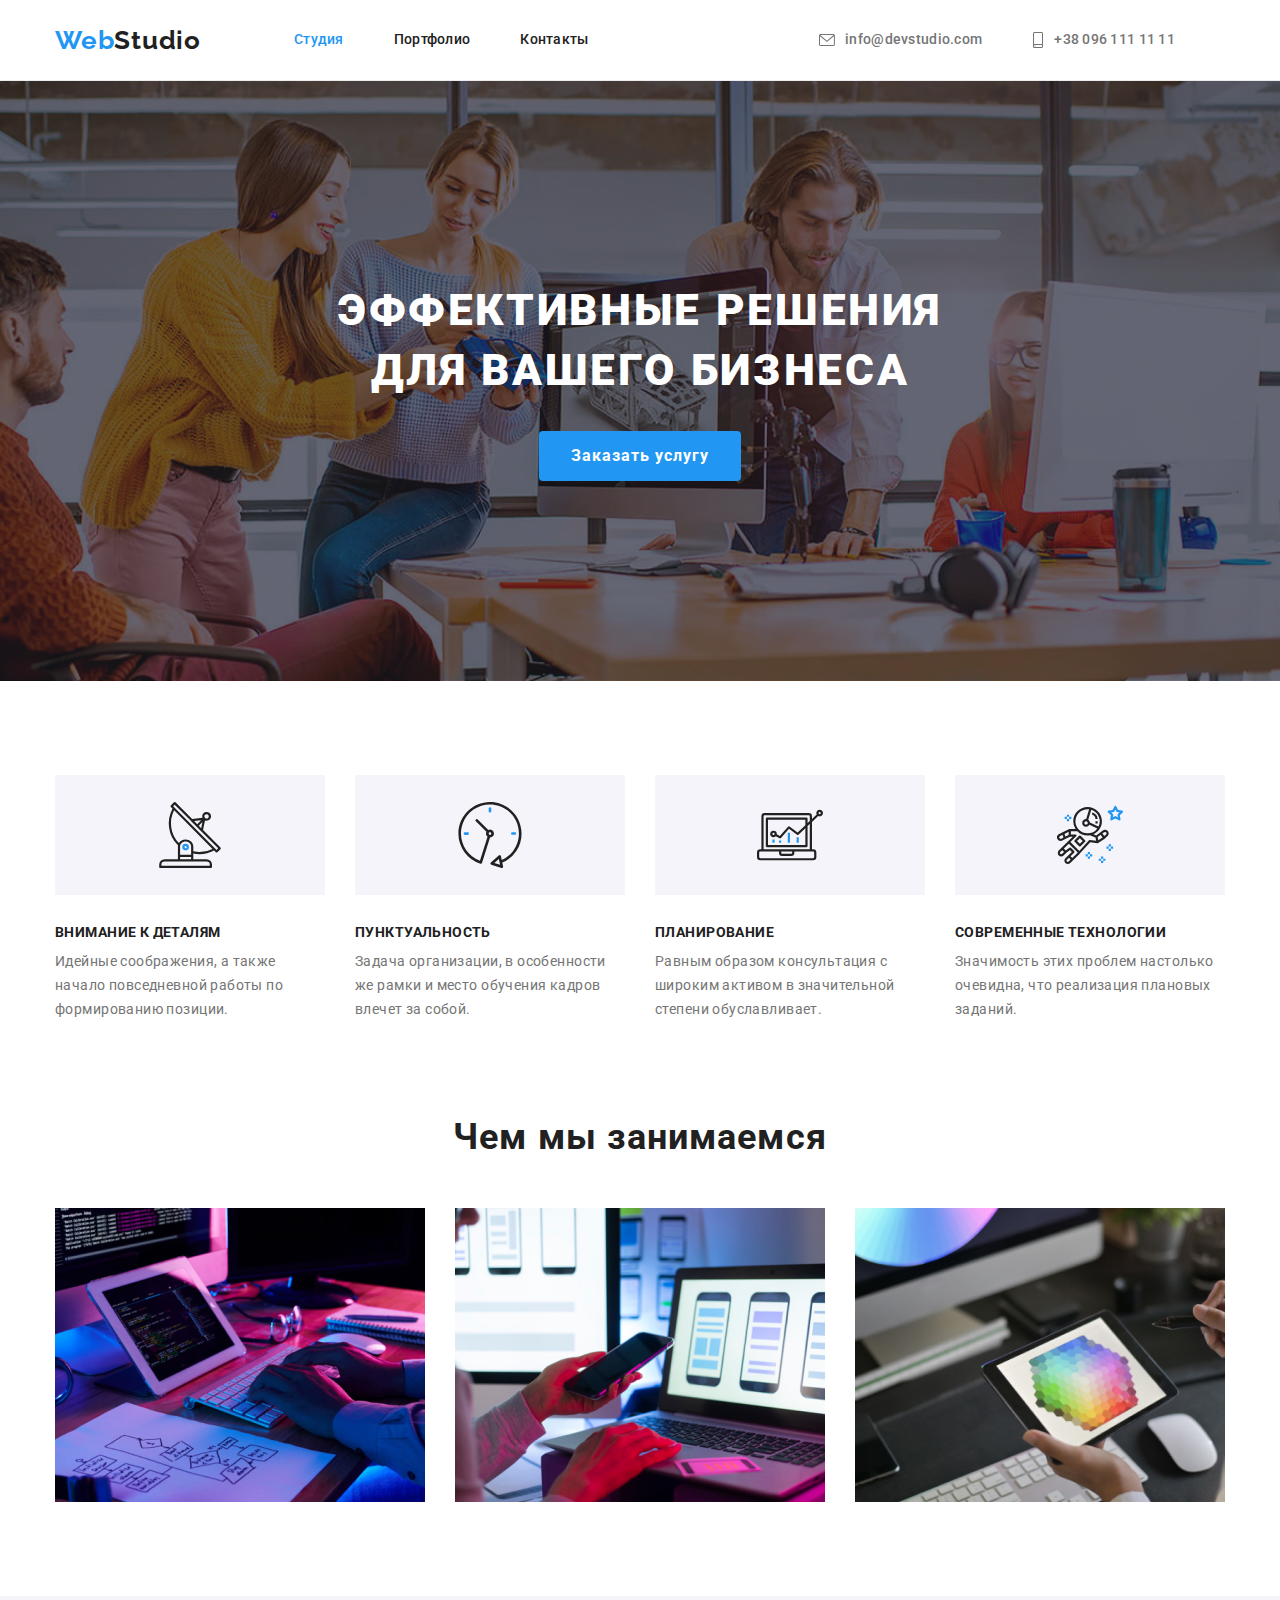
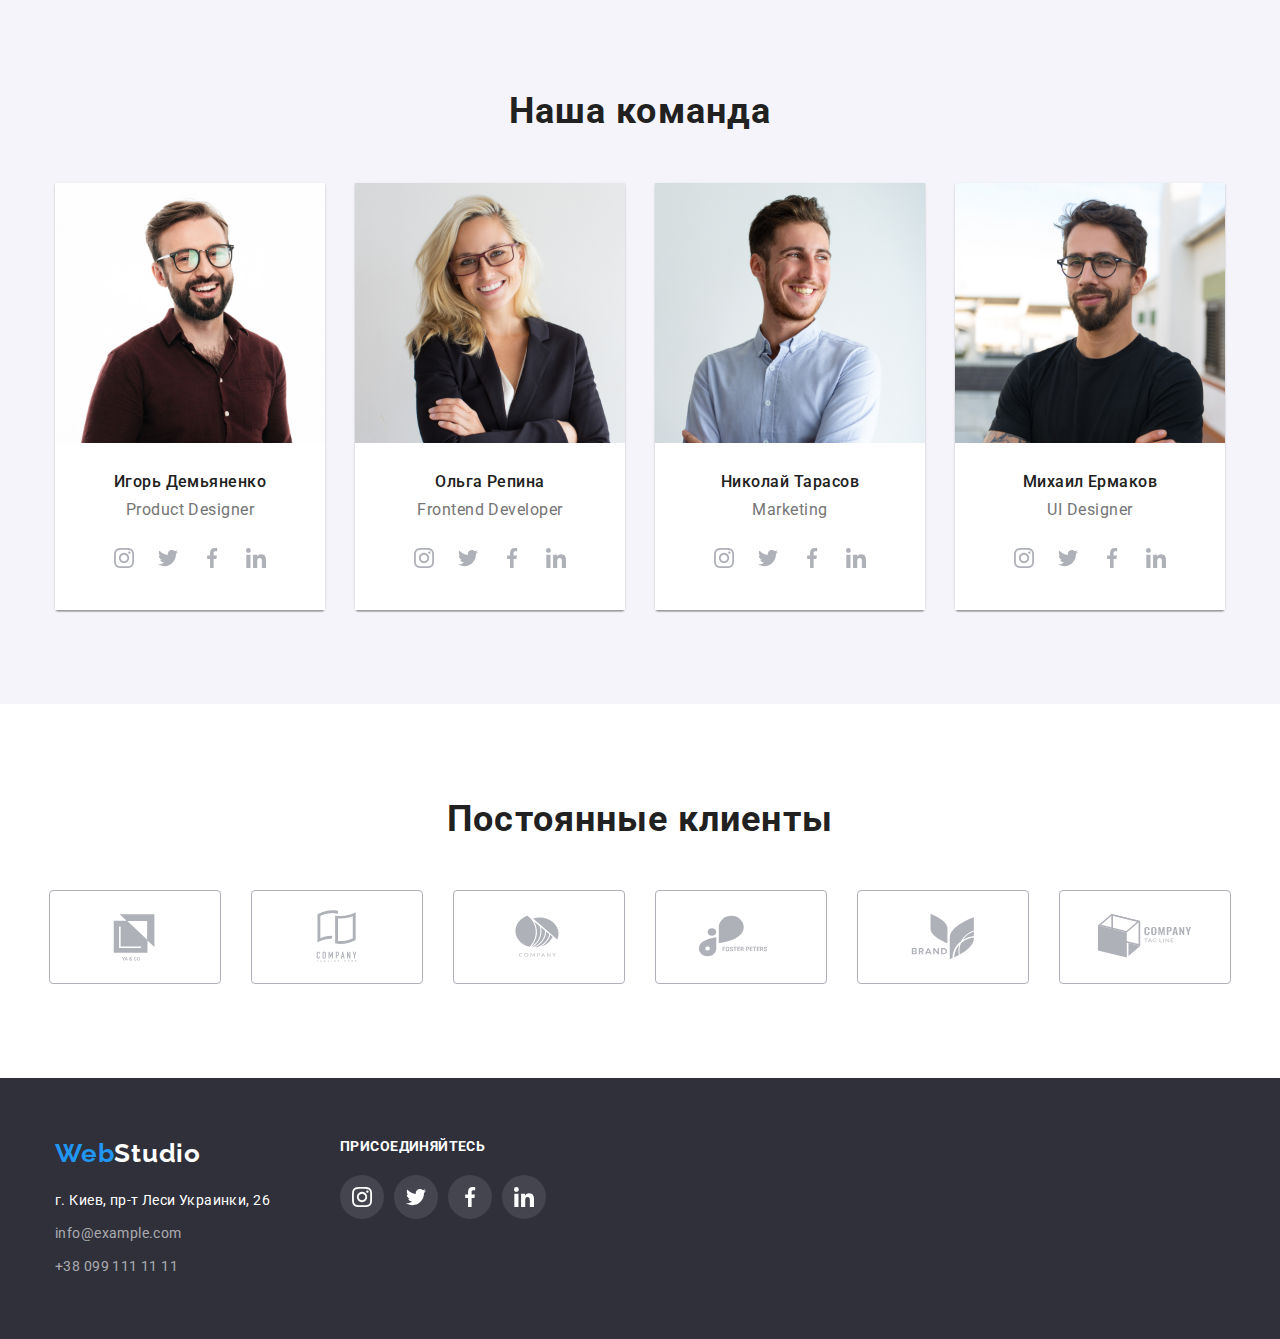
==== index.html @ c0bc8454 "Копирование" ====
<!DOCTYPE html>
<html lang="ru">
  <head>
    <meta charset="UTF-8" />
    <meta http-equiv="X-UA-Compatible" content="IE=edge" />
    <meta name="viewport" content="width=device-width, initial-scale=1.0" />
    <title>Document</title>
    <link
      href="https://fonts.googleapis.com/css2?family=Raleway:wght@700&family=Roboto:wght@400;500;700;900&display=swap"
      rel="stylesheet"
    />
    <link rel="stylesheet" href="./css/modern-normalize.css" />
    <link rel="stylesheet" href="./css/common.css" />
    <link rel="stylesheet" href="./css/main.css" />
  </head>
  <body>
    <header class="header">
      <div class="container header-container">
         <a href="./index.html" class="logo"
            >Web<span class="logo-header">Studio</span></a
          >
          
        <nav class="nav">
          <ul class="site-nav list">
            <li class="item"><a href="" class="link current">Студия</a></li>
            <li class="item"><a href="./portfolio.html" class="link">Портфолио</a></li>
            <li class="item"><a href="" class="link">Контакты</a></li>
          </ul>
        
        </nav>
        
      <ul class="contact-nav list">
        <li class="item list-icons">
          <a href="" class="link link-icons">
            <svg class="tel-icon" width="16" height="12">
            <use href="./images/icon.svg#icon-mail"></use>
          </svg>info@devstudio.com</a>
        </li>
        <li class="item list-icons">
          <a href="tel:+380961111111" class="link link-icons">
            <svg class="tel-icon" width="12" height="16">
            <use href="./images/icon.svg#icon-tel"></use>
          </svg>+38 096 111 11 11</a>
        </li>
      </div>
      </ul>
    </header>
    <main>
      <section class="hero">
        <div class="container hero-container">
        <h1 class="hero-title">Эффективные решения для вашего бизнеса</h1>
        <button type="button" class="button">Заказать услугу</button>
        </div>
      </section>
      <section class="section container-skills">
       <div class="container">
        <h2 class="section-title visually-hidden">
          Skill <br />
          never before
        </h2>
        <ul class="skill list">
          <li class="skill-item">
            <div class="skill-icons">
              <svg class="skill-icons-icon" width="66" height="70">
                <use href="./images/icon.svg#icon-antenna"></use>
              </svg>
            </div>
            <h3 class="title">Внимание к деталям</h3>
            <p class="text">
              Идейные соображения, а также начало повседневной работы по
              формированию позиции.
            </p>
          </li>
          <li class="skill-item">
            <div class="skill-icons">
              <svg class="skill-icons-icon" width="66" height="70">
                <use href="./images/icon.svg#icon-clock"></use>
              </svg>
            </div>
            <h3 class="title">Пунктуальность</h3>
            <p class="text">
              Задача организации, в особенности же рамки и место обучения кадров
              влечет за собой.
            </p>
          </li>
          <li class="skill-item">
            <div class="skill-icons">
              <svg class="skill-icons-icon" width="66" height="70">
                <use href="./images/icon.svg#icon-diagram"></use>
              </svg>
            </div>
            <h3 class="title">Планирование</h3>
            <p class="text">
              Равным образом консультация с широким активом в значительной
              степени обуславливает.
            </p>
          </li>
          <li class="skill-item">
            <div class="skill-icons">
              <svg class="skill-icons-icon" width="66" height="70">
                <use href="./images/icon.svg#icon-astronaut"></use>
              </svg>
            </div>
            <h3 class="title">Современные технологии</h3>
            <p class="text">
              Значимость этих проблем настолько очевидна, что реализация
              плановых заданий.
            </p>
          </li>
        </ul>
       </div>
      </section>
       

      <section class="section portfolio">
        <div class="container container-portfolio">
        <h2 class="section-title">Чем мы занимаемся</h2>

        <ul class="list">
          <li class="item">
            <img src="./images/img.jpg" alt="Планшет" width="370" />
          </li>
          <li class="item">
            <img src="./images/img-1.jpg" alt="Мобильный телефон" width="370" />
          </li>
          <li class="item">
            <img
              src="./images/img-2.jpg"
              alt="Графический планшет"
              width="370"
            />
          </li>
        </ul>
      </div>
      </section>

      <section class="section section-team">
        <div class="container container-team">
        <h2 class="section-title">Наша команда</h2>

        <ul class="team list">
          <li class="item">
            <img src="./images/team-1.jpg" alt="Product Designer" width="270" />
            <div class="team-name">
            <h3 class="title">Игорь Демьяненко</h3>
            <p class="text">Product Designer</p>
            <ul class="list team-name-icon">
              <li>
              <a class="team-name-link" href="">
                <svg class="social-icon" width="20" height="20">
                <use href="./images/icon.svg#icon-inst"></use>
              </svg>
            </a>
          </li>
          <li>
              <a class="team-name-link" href="">
                <svg class="social-icon" width="20" height="20">
                <use href="./images/icon.svg#icon-twitter"></use>
              </svg>
            </a>
          </li>
          <li>
              <a class="team-name-link" href="">
                <svg class="social-icon" width="20" height="20">
                <use href="./images/icon.svg#icon-fb"></use>
              </svg>
            </a>
          </li>
          <li>
              <a class="team-name-link" href="">
                <svg class="social-icon" width="20" height="20">
                <use href="./images/icon.svg#icon-linkedin"></use>
              </svg>
            </a>
          </li>
            </ul>
          </div>
          </li>
          <li class="item">
            <img
              src="./images/team-2.jpg"
              alt="Frontend Developer"
              width="270"
            />
            <div class="team-name">
            <h3 class="title">Ольга Репина</h3>
            <p class="text">Frontend Developer</p>
            <div class="div social-icon">
              <ul class="list team-name-icon">
                <li>
                <a class="team-name-link" href="">
                  <svg class="social-icon" width="20" height="20">
                  <use href="./images/icon.svg#icon-inst"></use>
                </svg>
              </a>
            </li>
            <li>
                <a class="team-name-link" href="">
                  <svg class="social-icon" width="20" height="20">
                  <use href="./images/icon.svg#icon-twitter"></use>
                </svg>
              </a>
            </li>
            <li>
                <a class="team-name-link" href="">
                  <svg class="social-icon" width="20" height="20">
                  <use href="./images/icon.svg#icon-fb"></use>
                </svg>
              </a>
            </li>
            <li>
                <a class="team-name-link" href="">
                  <svg class="social-icon" width="20" height="20">
                  <use href="./images/icon.svg#icon-linkedin"></use>
                </svg>
              </a>
            </li>
              </ul>
              
            </div>
          </div>
          </li>
          <li class="item">
            <img src="./images/team-3.jpg" alt="Marketing" width="270" />
            <div class="team-name">
            <h3 class="title">Николай Тарасов</h3>
            <p class="text">Marketing</p>
            <ul class="list team-name-icon">
              <li>
              <a class="team-name-link" href="">
                <svg class="social-icon" width="20" height="20">
                <use href="./images/icon.svg#icon-inst"></use>
              </svg>
            </a>
          </li>
          <li>
              <a class="team-name-link" href="">
                <svg class="social-icon" width="20" height="20">
                <use href="./images/icon.svg#icon-twitter"></use>
              </svg>
            </a>
          </li>
          <li>
              <a class="team-name-link" href="">
                <svg class="social-icon" width="20" height="20">
                <use href="./images/icon.svg#icon-fb"></use>
              </svg>
            </a>
          </li>
          <li>
              <a class="team-name-link" href="">
                <svg class="social-icon" width="20" height="20">
                <use href="./images/icon.svg#icon-linkedin"></use>
              </svg>
            </a>
          </li>
            </ul>
          </div>
          </li>
          <li class="item">
            <img src="./images/team-4.jpg" alt="UI Designer" width="270" />
            <div class="team-name">
            <h3 class="title">Михаил Ермаков</h3>
            <p class="text">UI Designer</p>
            <ul class="list team-name-icon">
              <li>
              <a class="team-name-link" href="">
                <svg class="social-icon" width="20" height="20">
                <use href="./images/icon.svg#icon-inst"></use>
              </svg>
            </a>
          </li>
          <li>
              <a class="team-name-link" href="">
                <svg class="social-icon" width="20" height="20">
                <use href="./images/icon.svg#icon-twitter"></use>
              </svg>
            </a>
          </li>
          <li>
              <a class="team-name-link" href="">
                <svg class="social-icon" width="20" height="20">
                <use href="./images/icon.svg#icon-fb"></use>
              </svg>
            </a>
          </li>
          <li>
              <a class="team-name-link" href="">
                <svg class="social-icon" width="20" height="20">
                <use href="./images/icon.svg#icon-linkedin"></use>
              </svg>
            </a>
          </li>
            </ul>
          </div>
          </li>
        </ul>
      </div>
      </section>
      <section class="section section-client">
        <div class="container">
        <h2 class="section-title">Постоянные клиенты</h2>
        <ul class="list clients-list">
          <li class="clients-list-link">
            <a href="">
              <svg class="clients-list-item" width="106" height="60">
              <use href="./images/icon.svg#icon-logo-1"></use>
            </svg></a>
          </li>
          <li class="clients-list-link"><a href="">
            <svg class="clients-list-item" width="106" height="60">
            <use href="./images/icon.svg#icon-logo-2"></use>
          </svg></a></li>
          <li class="clients-list-link"><a href="">
            <svg class="clients-list-item" width="106" height="60">
            <use href="./images/icon.svg#icon-logo-3"></use>
          </svg></a></li>
          <li class="clients-list-link"><a href="">
            <svg class="clients-list-item" width="106" height="60">
            <use href="./images/icon.svg#icon-logo-4"></use>
          </svg></a></li>
          <li class="clients-list-link"><a href="">
            <svg class="clients-list-item" width="106" height="60">
            <use href="./images/icon.svg#icon-logo-5"></use>
          </svg></a></li>
          <li class="clients-list-link"><a href="">
            <svg class="clients-list-item" width="106" height="60">
            <use href="./images/icon.svg#icon-logo-6"></use>
          </svg></a></li>
        </ul>
    </div>
      </section>
    </main>

    <footer class="footer">
      <div class="container container-footer">
        <div class="footer-nav">
        <a href="./index.html" class="logo"
        >Web<span class="logo-footer">Studio</span></a
      >
      <address class="contact-foot">
        <p class="footer-adress item">г. Киев, пр-т Леси Украинки, 26</p>
        <a href="" class="link item">info@example.com</a>
        <a href="tel:+380961111111" class="link item">+38 099 111 11 11</a>
      </address>
    </div>
      <div class="company-social">
        <p><span class="company-social-text">
          ПРИСОЕДИНЯЙТЕСЬ</span></p>
        <ul class="list company-social-list">
          <a class="company-social-link" href="">
            <svg class="company-social-icon" width="20" height="20">
            <use href="./images/icon.svg#icon-inst"></use>
          </svg>
        </a>
          <a class="company-social-link" href="">
            <svg class="company-social-icon" width="20" height="20">
            <use href="./images/icon.svg#icon-twitter"></use>
          </svg>
        </a>
          <a class="company-social-link" href="">
            <svg class="company-social-icon" width="20" height="20">
            <use href="./images/icon.svg#icon-fb"></use>
          </svg>
        </a>
          <a class="company-social-link" href="">
            <svg class="company-social-icon" width="20" height="20">
            <use href="./images/icon.svg#icon-linkedin"></use>
          </svg>
        </a>
        </ul>
      </div>
    </div>
    </div>
    </footer>
  </body>
</html>
---- css/common.css ----
:root {
  --primary-text-color: rgba(117, 117, 117, 1);
  --title-text-color: #212121;
  --accent-color: #2196f3;
  --primary-white-color: #ffffff;
  --primary-button-color: #f5f4fa;
}

body {
  background-color: #ffffff;
  color: var(--primary-text-color);

  font-family: Roboto, sans-serif;
  letter-spacing: 0.02em;
  font-size: 14px;
}

.container {
  margin-left: auto;
  margin-right: auto;
  width: 1200px;
  padding-left: 15px;
  padding-right: 15px;
  margin-left: auto;
  margin-right: auto;
  
}

.section {
  padding-bottom: 94px;
}

.header {
  border-bottom: 1px solid #ECECEC
}

.nav {
  margin-left: 93px;
  /* margin-right: 331px; */
}

.site-nav .item {
  margin-right: 50px;
}

.site-nav .item:last-child {
  margin-right: 0;
}

.header-container {
  display: flex;
  align-items: center;
}

.nav {
  display: flex;
}

.logo {
  color: var(--accent-color);
  font-family: Raleway;

  font-weight: bold;
  font-size: 26px;
  line-height: 1.19;
  letter-spacing: 0.03em;
}

.logo-header {
  color: var(--title-text-color);
  font-family: Raleway;

  font-weight: bold;
  font-size: 26px;
  line-height: 1.19;
  letter-spacing: 0.03em;
}

button {
  display: inline-block;
  font-family: inherit;
  cursor: pointer;

  border-radius: 4px;
  padding: 10px 32px;
  border: 0px;
  margin: auto;

  text-align: center;
  box-sizing: border-box;
}

.link {
  cursor: pointer;
}

a {
  text-decoration: none;
}

.list {
  padding: 0;
  margin: 0;
  list-style: none;
}

h1,
h2,
h3,
h4,
h5,
p {
  margin: 0;
}

img {
  display: block;
  max-width: 100%;
  height: auto;
}

.visually-hidden {
  position: absolute;
  width: 1px;
  height: 1px;
  margin: -1px;
  padding: 0;
  overflow: hidden;
  border: 0;
  clip: rect(0 0 0 0)
}

/* page-headr */

/* site-nav */

.site-nav {
  display: flex;
}

.site-nav .link {
  color: var(--title-text-color);
  font-weight: 500;
  line-height: 1.14;

  display: block;
  padding-top: 32px;
  padding-bottom: 32px;
}

.site-nav .link:hover,
.site-nav .link:focus {
  color: var(--accent-color);
}

.site-nav .link.current {
  color: var(--accent-color);
}

/* contact-nav */

.contact-nav {
  display: flex;
  margin-left: auto;
}

.contact-nav .item {
  margin-right: 50px;
}

.contact-nav .link {
  color: var(--primary-text-color);

  font-weight: 500;
  font-size: 14px;
  line-height: 1.14;
  letter-spacing: 0.02em;
}

.contact-nav .link:hover,
.contact-nav .link:focus {
  color: var(--accent-color);
}

.contact-nav .link.current {
  color: var(--accent-color);
}

.link-icons {
  display: flex;
  align-items: center;
  cursor: pointer;
}

.tel-icon {
  margin-right: 10px;
}

.link-icons {
  fill: #757575;
}

.link-icons:hover,
.link-icons:focus {
  fill: var(--accent-color);
}

/* footer */

.footer-logo {
  color: var(--accent-color);

  font-family: Raleway;
  font-weight: bold;
  font-size: 26px;
  line-height: 1.19;
  letter-spacing: 0.03em;
}

.logo-foot {
  color: var(--primary-white-color);

  font-family: Raleway;
  font-weight: bold;
  font-size: 26px;
  line-height: 1.19;
  letter-spacing: 0.03em;
}

.lofo-text {

  padding-top: 60px;
  width: 145px;
  height: 30px;
}

.logo-footer {

  color: var(--primary-white-color);

  font-family: Raleway;
  font-weight: bold;
  font-size: 26px;
  line-height: 1.19;
  letter-spacing: 0.03em;
}

.footer-adress {
  color: var(--primary-white-color);

  font-weight: normal;
  font-size: 14px;
  line-height: 1.71;
  letter-spacing: 0.03em;
}

.contact-foot {
  font-style: normal;
  margin-top: 20px;
  display: flex;
 flex-direction: column;
 margin-right: 70px;
}

.contact-foot .link {
  color: rgba(255, 255, 255, 0.6);

  font-weight: normal;
  font-size: 14px;
  line-height: 1.71;
  letter-spacing: 0.03em;
}

.contact-foot .link:hover,
.contact-foot .link:focus {
  color: var(--accent-color);
}

.contact-foot .link.current {
  color: var(--accent-color);
}

.footer {
  background-color: #2f303a;
  padding-bottom: 60px;
  padding-top: 60px;
  display: flex;
  align-items: center;
}

.container-footer {
  display: flex;
}

.contact-foot .item {
  margin-bottom: 9px;
}

.contact-foot .item:last-child {
  margin-bottom: 0;
}

.company-social {
  display: inline-block;
}

.company-social-list {
  display: flex;
  margin-top: 20px;
}

.company-social-text {
  color: var(--primary-white-color);

  font-weight: 700;
  font-size: 14px;
  line-height: 1.17;
  text-align: center;
  letter-spacing: 0.03em;
}


.company-social-link {
  display: flex;
  align-items: center;
  width: 44px;
  height: 44px;
  justify-content: center;
  margin-right: 10px;
  background-color: rgba(255, 255, 255, 0.1);
  border-radius: 50%;
}

.company-social-link:hover {
  background-color: #2196f3;
  border-radius: 50%;
}
  
.footer-nav {
  display: flex;
  flex-direction: column;
}

.company-social-icon {
  fill: #fff
}
---- css/main.css ----
.list {
  list-style: none;
}

/* hero */

.hero {
  padding-top: 200px;
  padding-bottom: 200px;
  text-align: center;
  background-color: #2f303a;

  background-image: linear-gradient(
      to right,
      rgba(47, 48, 58, 0.4),
      rgba(47, 48, 58, 0.4)
    ),
    url(../images/hero-bg.png);
  background-repeat: no-repeat;
  background-size: cover;
  background-position: center;
  max-width: 1600px;
    display: block;
    margin-left: auto;
    margin-right: auto;
}

.hero-title {
  color: #ffffff;
  margin-bottom: 30px;
  margin-left: auto;
  margin-right: auto;

  font-style: normal;
  font-weight: 900;
  font-size: 44px;
  line-height: 1.36;
  text-align: center;
  letter-spacing: 0.06em;
  text-transform: uppercase;
  max-width: 696px;
}

/* section */

.section-title {
  color: var(--title-text-color);

  font-weight: 700;
  font-size: 36px;
  line-height: 1.17;
  text-align: center;
  letter-spacing: 0.03em;
}

/* skill */

.container-skills {
  padding-top: 94px;
}

.skill .skill-item {
  margin-right: 30px;
}

.skill .skill-item:last-child {
  margin-right: 0;
}

.skill-item .title {
  margin-bottom: 10px;
}

.skill-item .text {
  width: 270px;
}

.container .skill {
  display: flex;
}

.skill .title {
  color: var(--title-text-color);

  font-weight: 700;
  font-size: 14px;
  line-height: 1.14;
  letter-spacing: 0.03em;
  text-transform: uppercase;
}

.section .text {
  font-weight: 400;
  font-size: 14px;
  line-height: 1.71;
  letter-spacing: 0.03em;
}

.skill-icons {
  width: 270px;
  height: 120px;
  background-color: rgba(245, 244, 250, 1);
  display: flex;
  justify-content: center;
  align-items: center;
  margin-bottom: 30px;
}

/* portfolio */

.portfolio {
  margin-top: 0;
  margin-bottom: 0;
}

.container-portfolio {
  margin-bottom: 94;
}

.container-portfolio .section-title {
  text-align: center;
  margin-bottom: 50px;
}

.container-portfolio .list {
  display: flex;
}

.container-portfolio .item {
  margin-right: 30px;
}

.container-portfolio .item:last-child {
  margin-right: 0;
}

/* team */
.section-team {
  background-color: rgba(245, 244, 250, 1);
}

.container-team .section-title {
  margin-bottom: 50px;
  padding-top: 94px;
}

.container-team .list {
  display: flex;
}

.container-team .item {
  margin-right: 30px;
  box-shadow: 0px 1px 3px rgba(0, 0, 0, 0.12), 0px 1px 1px rgba(0, 0, 0, 0.14),
    0px 2px 1px rgba(0, 0, 0, 0.2);
  border-radius: 0px 0px 4px 4px;
}

.container-team .item:last-child {
  margin-right: 0;
}

.team-name {
  padding-top: 30px;
  padding-bottom: 30px;
  background-color: #fff;
}

.team-name .title {
  margin-bottom: 10px;
}

.team-name .text {
  margin-bottom: 16px;
}

.team .title {
  color: var(--title-text-color);

  font-weight: 500;
  font-size: 16px;
  line-height: 1.18;
  text-align: center;
  letter-spacing: 0.03em;
}

.team .text {
  font-weight: 400;
  font-size: 16px;
  line-height: 1.18;
  text-align: center;
  letter-spacing: 0.03em;
}

.team-name-icon {
  display: flex;
  justify-content: center;
  align-items: center;
}

.social-icon {
  fill: #afb1b8;
}

.button {
  color: var(--primary-white-color);
  background-color: var(--accent-color);

  font-family: inherit;
  font-style: normal;
  font-weight: bold;
  font-size: 16px;
  line-height: 1.87;
  letter-spacing: 0.06em;
}

.team-name-link:last-child {
  margin-right: 0;
}

.team-name-link {
  display: flex;
  align-items: center;
  width: 44px;
  height: 44px;
  justify-content: center;
  margin-right: 10px;
}


.team-name-link:hover {
  background-color: #2196f3;
  border-radius: 50%;
}

.team-name-link:hover .social-icon {
  fill: #fff;
}

.company-social-link:last-child {
  margin-right: 0;
}

/* clients */

.section-client {
  padding-top: 94px;
}

.section-client .section-title {
  margin-bottom: 50px;
}

.clients {
  margin-top: 50px;
}

.clients-list {
  display: flex;
  justify-content: center;
}

.clients-list-link {
  border-radius: 4px;
  margin-right: 30px;
}

.clients-list-link a {
    padding: 16px 32px;
    border: 1px solid #AFB1B8;
    border-radius: 4px;
    display: flex;
    align-items: center;
    justify-content: center;
}

.clients-list-link:last-child {
  margin-right: 0;
}

.clients-list-item {
  fill: rgba(175, 177, 184, 1);
}

.clients-list-link a:hover {
  border: 1px solid #2196f3;
}
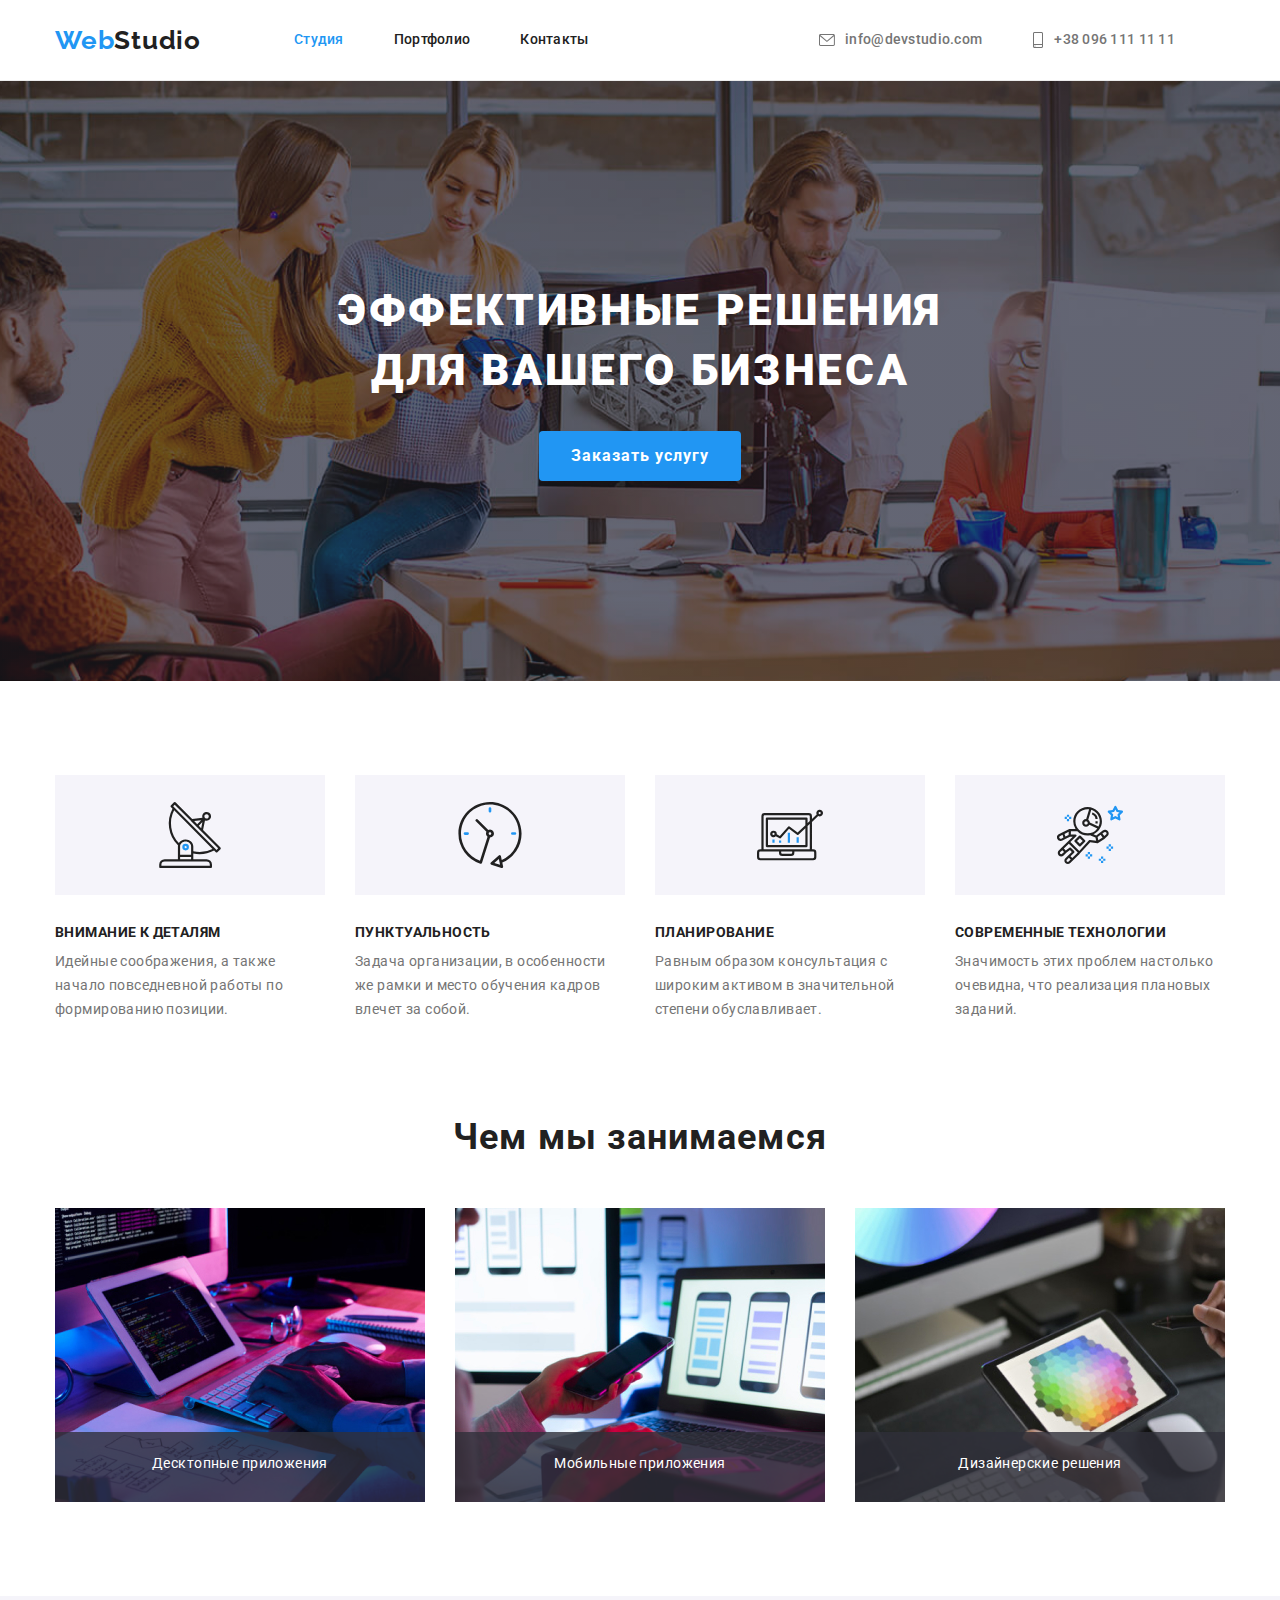
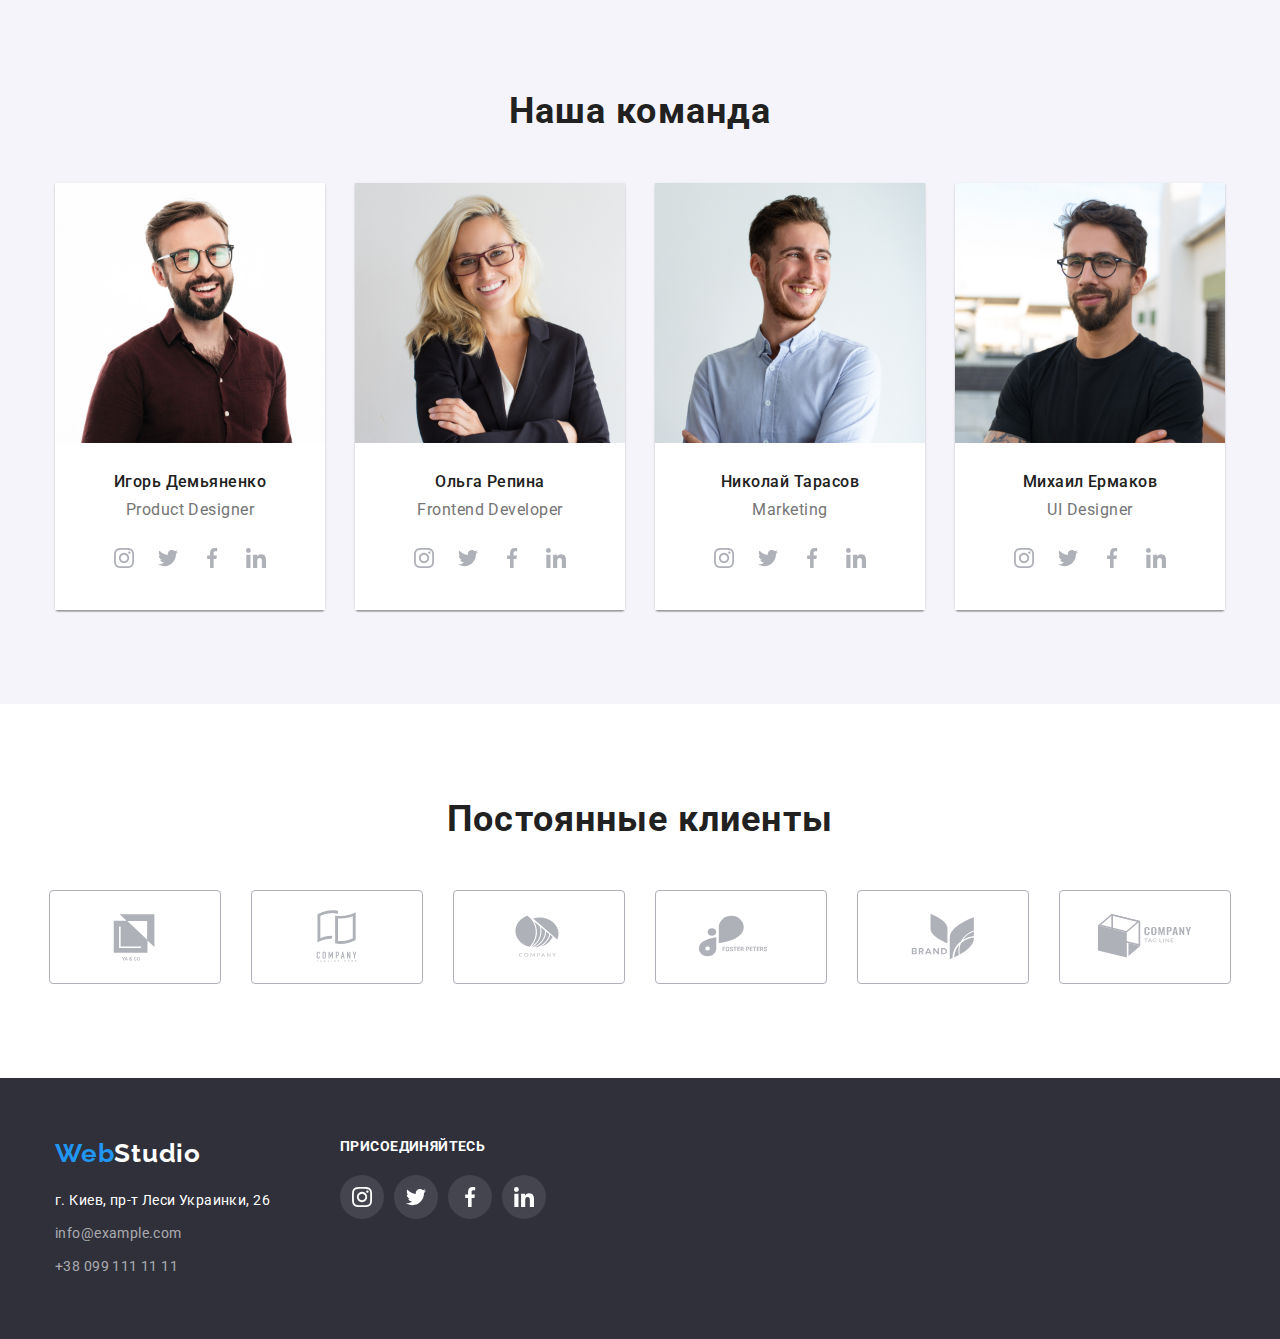
==== commit 51089a0e: "Добавление анимаций главная" ====
--- a/index.html
+++ b/index.html
@@ -119,9 +119,11 @@
         <ul class="list">
           <li class="item">
             <img src="./images/img.jpg" alt="Планшет" width="370" />
+            <p class="item-text">Десктопные приложения</p>
           </li>
           <li class="item">
             <img src="./images/img-1.jpg" alt="Мобильный телефон" width="370" />
+            <p class="item-text">Мобильные приложения</p>
           </li>
           <li class="item">
             <img
@@ -129,6 +131,7 @@
               alt="Графический планшет"
               width="370"
             />
+            <p class="item-text">Дизайнерские решения</p>
           </li>
         </ul>
       </div>
--- a/css/common.css
+++ b/css/common.css
@@ -92,7 +92,10 @@
 
 .link {
   cursor: pointer;
-}
+  
+}
+
+
 
 a {
   text-decoration: none;
@@ -146,6 +149,11 @@
   display: block;
   padding-top: 32px;
   padding-bottom: 32px;
+
+  transition-property: color;
+  transition-duration: 250ms;
+  transition-timing-function: cubic-bezier(0.4, 0, 0.2, 1)
+
 }
 
 .site-nav .link:hover,
@@ -175,6 +183,11 @@
   font-size: 14px;
   line-height: 1.14;
   letter-spacing: 0.02em;
+
+  transition-property: color;
+  transition-duration: 250ms;
+  transition-timing-function: cubic-bezier(0.4, 0, 0.2, 1)
+
 }
 
 .contact-nav .link:hover,
@@ -329,11 +342,16 @@
   margin-right: 10px;
   background-color: rgba(255, 255, 255, 0.1);
   border-radius: 50%;
+
+  transition-property: background-color;
+  transition-duration: 250ms;
+  transition-timing-function: cubic-bezier(0.4, 0, 0.2, 1)
+
 }
 
 .company-social-link:hover {
   background-color: #2196f3;
-  border-radius: 50%;
+
 }
   
 .footer-nav {
--- a/css/main.css
+++ b/css/main.css
@@ -128,6 +128,25 @@
 
 .container-portfolio .item {
   margin-right: 30px;
+  position: relative;
+}
+
+.item-text {
+  position: absolute;
+  bottom: 0;
+
+  font-weight: 400;
+  font-size: 14px;
+  line-height: 1.14;
+  letter-spacing: 0.03em;
+  text-align: center;
+  color: var(--primary-white-color);
+  width: 100%;
+  height: 70px;
+  
+  padding-top: 24px;
+  background: rgba(47, 48, 58, 0.8);
+
 }
 
 .container-portfolio .item:last-child {
@@ -199,6 +218,10 @@
 
 .social-icon {
   fill: #afb1b8;
+
+  transition-property: fill;
+  transition-duration: 250ms;
+  transition-timing-function: cubic-bezier(0.4, 0, 0.2, 1)
 }
 
 .button {
@@ -224,12 +247,17 @@
   height: 44px;
   justify-content: center;
   margin-right: 10px;
+  border-radius: 50%;
+
+  transition-property: background-color;
+  transition-duration: 250ms;
+  transition-timing-function: cubic-bezier(0.4, 0, 0.2, 1)
 }
 
 
 .team-name-link:hover {
   background-color: #2196f3;
-  border-radius: 50%;
+
 }
 
 .team-name-link:hover .social-icon {
@@ -271,6 +299,10 @@
     display: flex;
     align-items: center;
     justify-content: center;
+
+    transition-property: border;
+    transition-duration: 250ms;
+   transition-timing-function: cubic-bezier(0.4, 0, 0.2, 1)
 }
 
 .clients-list-link:last-child {
@@ -279,9 +311,17 @@
 
 .clients-list-item {
   fill: rgba(175, 177, 184, 1);
+
+  transition-property: fill;
+  transition-duration: 250ms;
+  transition-timing-function: cubic-bezier(0.4, 0, 0.2, 1)
 }
 
 .clients-list-link a:hover {
   border: 1px solid #2196f3;
-}
-
+  
+}
+
+.clients-list-item:hover {
+  fill: #2196f3;
+}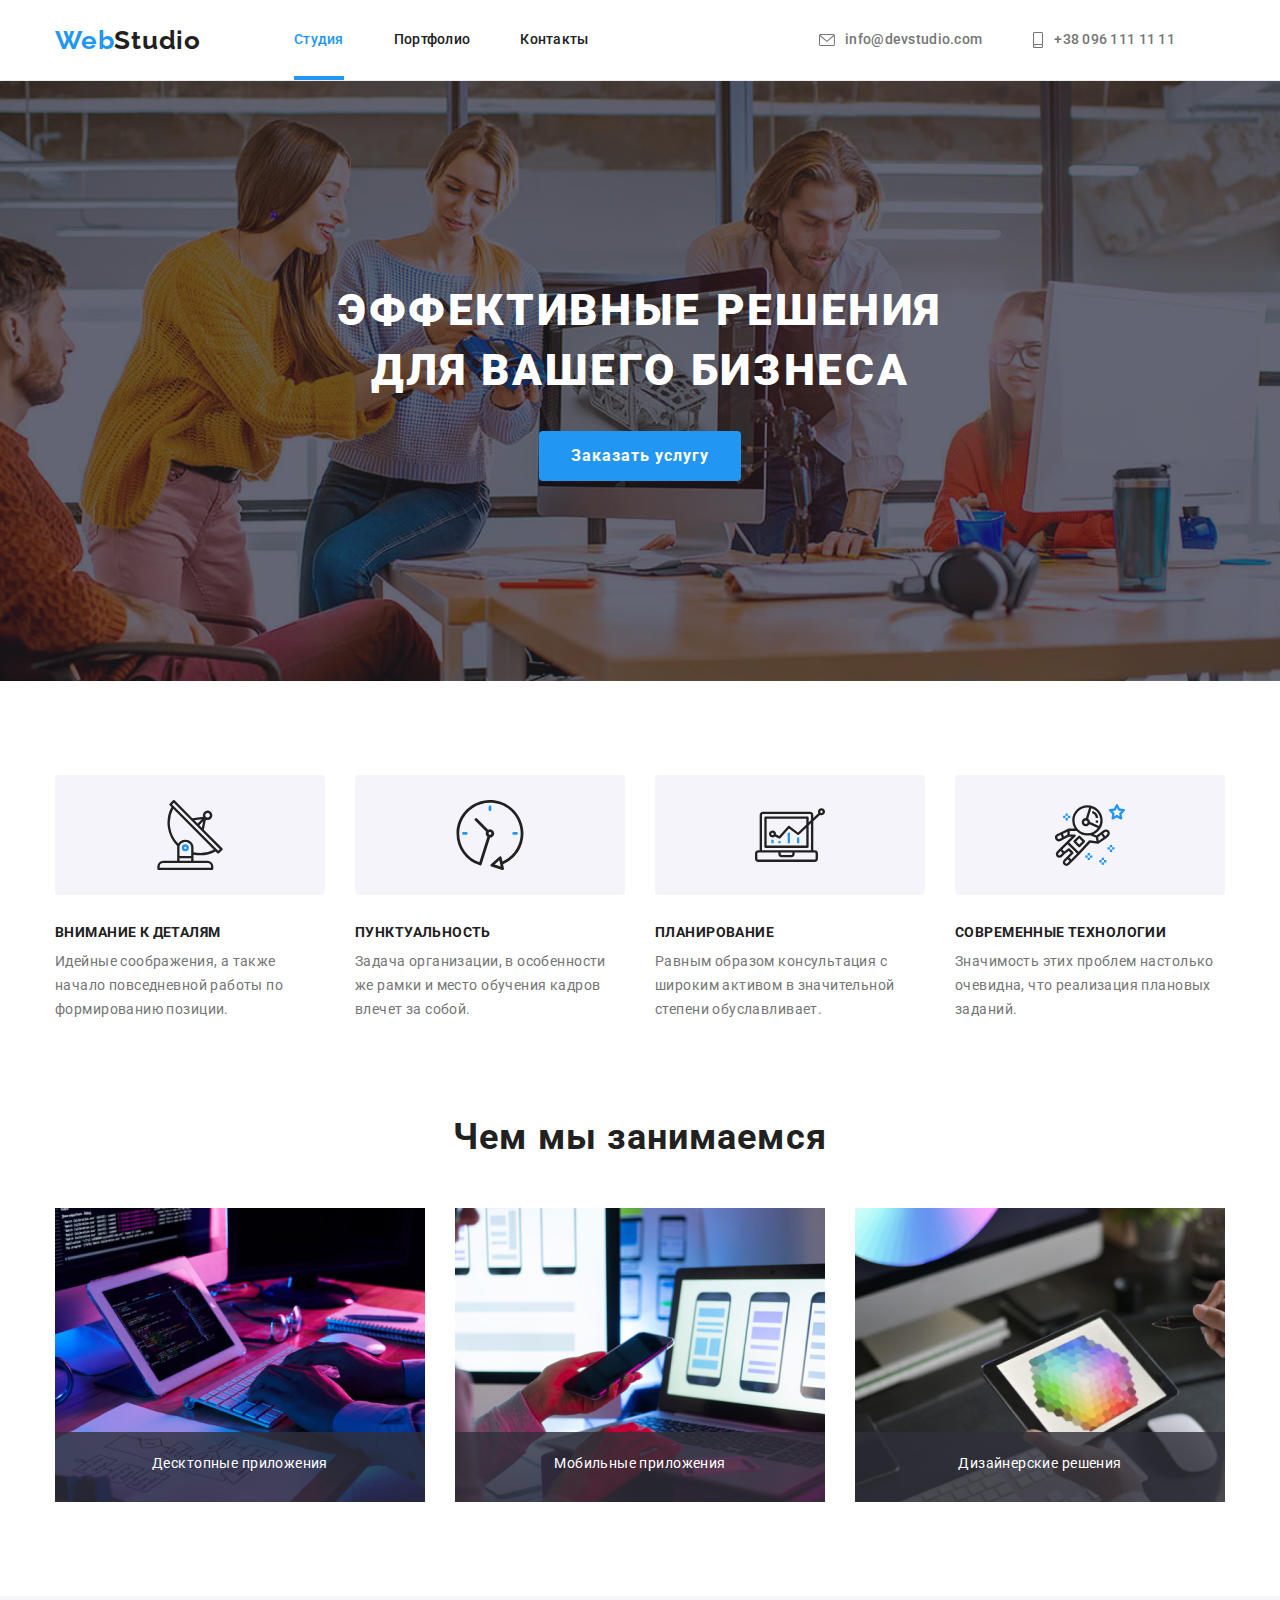
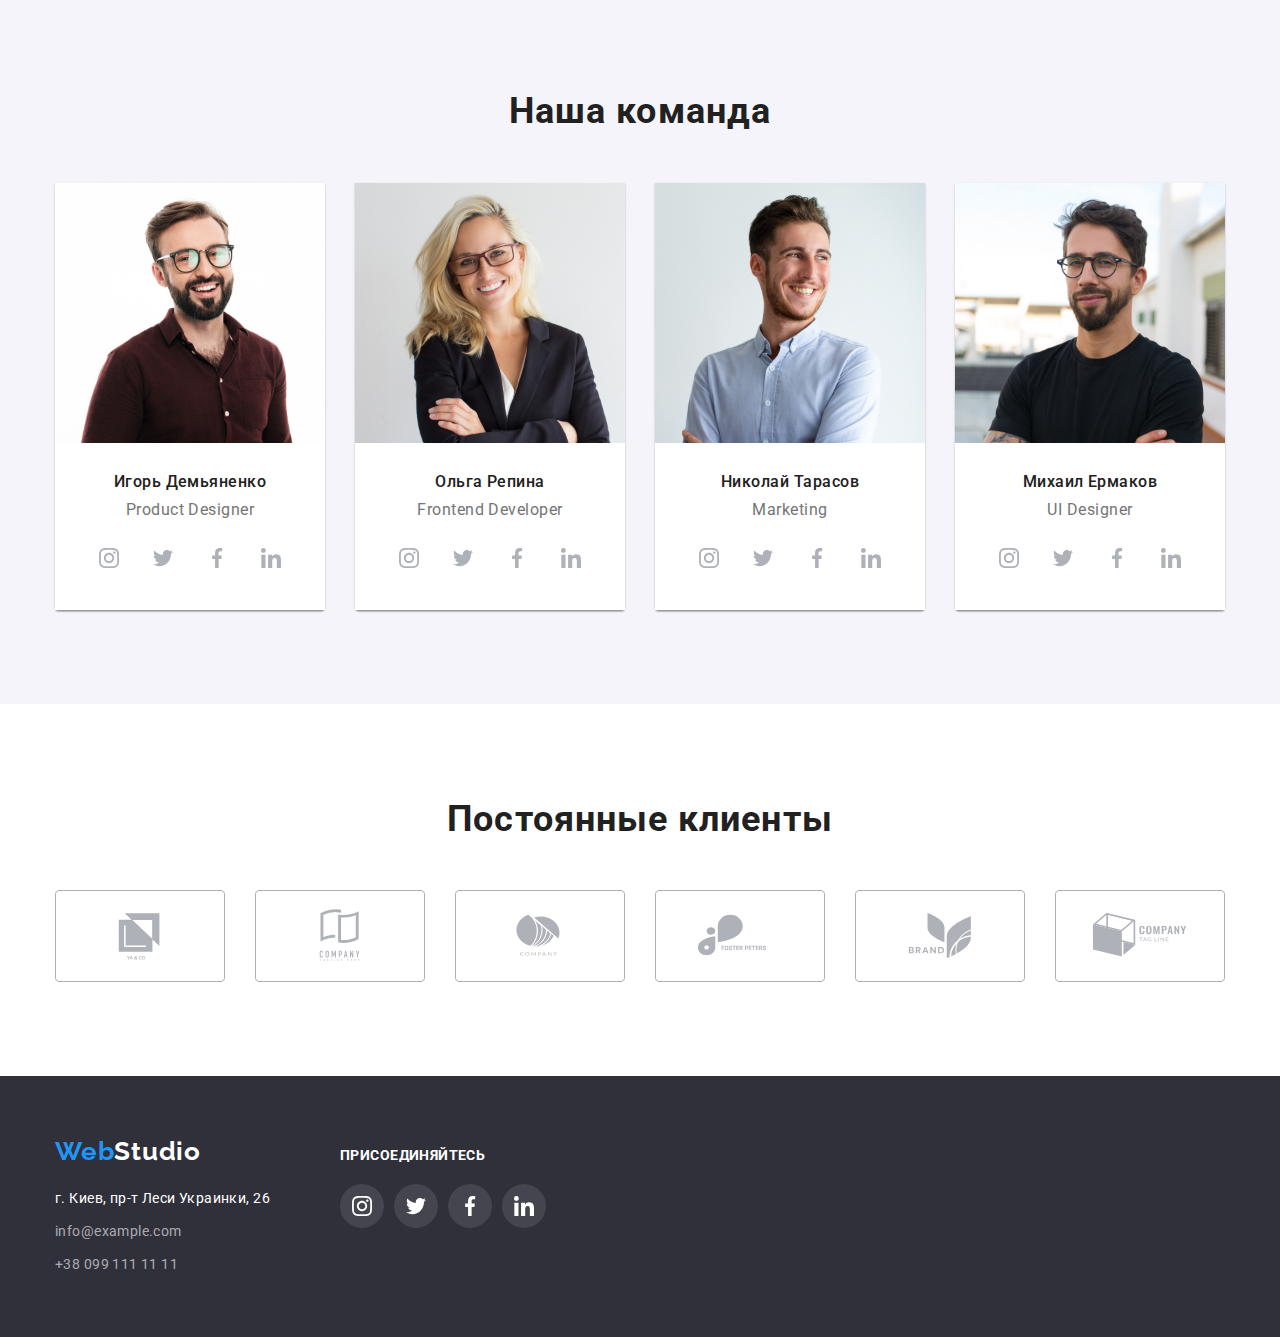
==== commit 1cb550cb: "Добавление модалки" ====
--- a/index.html
+++ b/index.html
@@ -12,6 +12,7 @@
     <link rel="stylesheet" href="./css/modern-normalize.css" />
     <link rel="stylesheet" href="./css/common.css" />
     <link rel="stylesheet" href="./css/main.css" />
+    <link rel="stylesheet" href="./css/modal.css" />
   </head>
   <body>
     <header class="header">
@@ -22,7 +23,7 @@
           
         <nav class="nav">
           <ul class="site-nav list">
-            <li class="item"><a href="" class="link current">Студия</a></li>
+            <li class="item"><a href="" class="link current menu-link">Студия</a></li>
             <li class="item"><a href="./portfolio.html" class="link">Портфолио</a></li>
             <li class="item"><a href="" class="link">Контакты</a></li>
           </ul>
@@ -49,7 +50,7 @@
       <section class="hero">
         <div class="container hero-container">
         <h1 class="hero-title">Эффективные решения для вашего бизнеса</h1>
-        <button type="button" class="button">Заказать услугу</button>
+        <button type="button" data-modal-open class="button">Заказать услугу</button>
         </div>
       </section>
       <section class="section container-skills">
@@ -61,7 +62,7 @@
         <ul class="skill list">
           <li class="skill-item">
             <div class="skill-icons">
-              <svg class="skill-icons-icon" width="66" height="70">
+              <svg class="skill-icons-icon" width="70" height="70">
                 <use href="./images/icon.svg#icon-antenna"></use>
               </svg>
             </div>
@@ -73,7 +74,7 @@
           </li>
           <li class="skill-item">
             <div class="skill-icons">
-              <svg class="skill-icons-icon" width="66" height="70">
+              <svg class="skill-icons-icon" width="70" height="70">
                 <use href="./images/icon.svg#icon-clock"></use>
               </svg>
             </div>
@@ -85,7 +86,7 @@
           </li>
           <li class="skill-item">
             <div class="skill-icons">
-              <svg class="skill-icons-icon" width="66" height="70">
+              <svg class="skill-icons-icon" width="70" height="70">
                 <use href="./images/icon.svg#icon-diagram"></use>
               </svg>
             </div>
@@ -97,7 +98,7 @@
           </li>
           <li class="skill-item">
             <div class="skill-icons">
-              <svg class="skill-icons-icon" width="66" height="70">
+              <svg class="skill-icons-icon" width="70" height="70">
                 <use href="./images/icon.svg#icon-astronaut"></use>
               </svg>
             </div>
@@ -148,35 +149,35 @@
             <h3 class="title">Игорь Демьяненко</h3>
             <p class="text">Product Designer</p>
             <ul class="list team-name-icon">
-              <li>
+              <li class="team-name-icon-li">
               <a class="team-name-link" href="">
                 <svg class="social-icon" width="20" height="20">
                 <use href="./images/icon.svg#icon-inst"></use>
               </svg>
             </a>
           </li>
-          <li>
+          <li class="team-name-icon-li">
               <a class="team-name-link" href="">
                 <svg class="social-icon" width="20" height="20">
                 <use href="./images/icon.svg#icon-twitter"></use>
               </svg>
             </a>
           </li>
-          <li>
+          <li class="team-name-icon-li">
               <a class="team-name-link" href="">
                 <svg class="social-icon" width="20" height="20">
                 <use href="./images/icon.svg#icon-fb"></use>
               </svg>
             </a>
           </li>
-          <li>
+          <li class="team-name-icon-li">
               <a class="team-name-link" href="">
                 <svg class="social-icon" width="20" height="20">
                 <use href="./images/icon.svg#icon-linkedin"></use>
               </svg>
             </a>
           </li>
-            </ul>
+            </ul class="team-name-icon-li">
           </div>
           </li>
           <li class="item">
@@ -188,30 +189,29 @@
             <div class="team-name">
             <h3 class="title">Ольга Репина</h3>
             <p class="text">Frontend Developer</p>
-            <div class="div social-icon">
               <ul class="list team-name-icon">
-                <li>
+                <li class="team-name-icon-li">
                 <a class="team-name-link" href="">
                   <svg class="social-icon" width="20" height="20">
                   <use href="./images/icon.svg#icon-inst"></use>
                 </svg>
               </a>
             </li>
-            <li>
+            <li class="team-name-icon-li">
                 <a class="team-name-link" href="">
                   <svg class="social-icon" width="20" height="20">
                   <use href="./images/icon.svg#icon-twitter"></use>
                 </svg>
               </a>
             </li>
-            <li>
+            <li class="team-name-icon-li">
                 <a class="team-name-link" href="">
                   <svg class="social-icon" width="20" height="20">
                   <use href="./images/icon.svg#icon-fb"></use>
                 </svg>
               </a>
             </li>
-            <li>
+            <li class="team-name-icon-li">
                 <a class="team-name-link" href="">
                   <svg class="social-icon" width="20" height="20">
                   <use href="./images/icon.svg#icon-linkedin"></use>
@@ -219,8 +219,6 @@
               </a>
             </li>
               </ul>
-              
-            </div>
           </div>
           </li>
           <li class="item">
@@ -229,28 +227,28 @@
             <h3 class="title">Николай Тарасов</h3>
             <p class="text">Marketing</p>
             <ul class="list team-name-icon">
-              <li>
+              <li class="team-name-icon-li">
               <a class="team-name-link" href="">
                 <svg class="social-icon" width="20" height="20">
                 <use href="./images/icon.svg#icon-inst"></use>
               </svg>
             </a>
           </li>
-          <li>
+          <li class="team-name-icon-li">
               <a class="team-name-link" href="">
                 <svg class="social-icon" width="20" height="20">
                 <use href="./images/icon.svg#icon-twitter"></use>
               </svg>
             </a>
           </li>
-          <li>
+          <li class="team-name-icon-li">
               <a class="team-name-link" href="">
                 <svg class="social-icon" width="20" height="20">
                 <use href="./images/icon.svg#icon-fb"></use>
               </svg>
             </a>
           </li>
-          <li>
+          <li class="team-name-icon-li">
               <a class="team-name-link" href="">
                 <svg class="social-icon" width="20" height="20">
                 <use href="./images/icon.svg#icon-linkedin"></use>
@@ -266,28 +264,28 @@
             <h3 class="title">Михаил Ермаков</h3>
             <p class="text">UI Designer</p>
             <ul class="list team-name-icon">
-              <li>
+              <li class="team-name-icon-li">
               <a class="team-name-link" href="">
                 <svg class="social-icon" width="20" height="20">
                 <use href="./images/icon.svg#icon-inst"></use>
               </svg>
             </a>
           </li>
-          <li>
+          <li class="team-name-icon-li">
               <a class="team-name-link" href="">
                 <svg class="social-icon" width="20" height="20">
                 <use href="./images/icon.svg#icon-twitter"></use>
               </svg>
             </a>
           </li>
-          <li>
+          <li class="team-name-icon-li">
               <a class="team-name-link" href="">
                 <svg class="social-icon" width="20" height="20">
                 <use href="./images/icon.svg#icon-fb"></use>
               </svg>
             </a>
           </li>
-          <li>
+          <li class="team-name-icon-li">
               <a class="team-name-link" href="">
                 <svg class="social-icon" width="20" height="20">
                 <use href="./images/icon.svg#icon-linkedin"></use>
@@ -351,30 +349,52 @@
         <p><span class="company-social-text">
           ПРИСОЕДИНЯЙТЕСЬ</span></p>
         <ul class="list company-social-list">
+          <li class="company-social-list-items">
           <a class="company-social-link" href="">
             <svg class="company-social-icon" width="20" height="20">
             <use href="./images/icon.svg#icon-inst"></use>
           </svg>
         </a>
+      </li>
+      <li class="company-social-list-items">
           <a class="company-social-link" href="">
             <svg class="company-social-icon" width="20" height="20">
             <use href="./images/icon.svg#icon-twitter"></use>
           </svg>
         </a>
+      </li>
+      <li class="company-social-list-items">
           <a class="company-social-link" href="">
             <svg class="company-social-icon" width="20" height="20">
             <use href="./images/icon.svg#icon-fb"></use>
           </svg>
         </a>
+      </li>
+        <li class="company-social-list-items">
           <a class="company-social-link" href="">
             <svg class="company-social-icon" width="20" height="20">
             <use href="./images/icon.svg#icon-linkedin"></use>
           </svg>
         </a>
+      </li>
         </ul>
       </div>
     </div>
     </div>
     </footer>
+
+    <div class="is-hidden backdrop" data-modal>
+      <div class="modal">
+        <button 
+        class="modal-btn"
+        type="button"
+        data-modal-close
+        aria-label="Кнопка закрытия">
+          <svg class="modal-close" width="18" height="18">
+          <use href="./images/icon.svg#icon-close"></use>
+        </svg></button>
+      </div>
+    </div>
+    <script src="./js/modal.js"></script>
   </body>
 </html>
--- a/css/common.css
+++ b/css/common.css
@@ -26,6 +26,14 @@
   
 }
 
+.is-hidden {
+  visibility: hidden;
+  opacity: 0;
+  pointer-events: none;
+
+  transition: opacity 250ms ease-in-out;
+}
+
 .section {
   padding-bottom: 94px;
 }
@@ -42,6 +50,27 @@
 .site-nav .item {
   margin-right: 50px;
 }
+
+.menu-link {
+  position: relative;
+}
+
+.menu-link::after {
+  content: '';
+  position: absolute;
+  left: 0;
+  bottom: 0;
+
+  display: block;
+  width: 100%;
+  height: 4px;
+  background-color: var(--accent-color);
+
+}
+
+.menu-link:hover::after {
+  display: block;
+  }
 
 .site-nav .item:last-child {
   margin-right: 0;
@@ -303,6 +332,7 @@
 
 .container-footer {
   display: flex;
+  align-items: baseline;
 }
 
 .contact-foot .item {
@@ -346,12 +376,10 @@
   transition-property: background-color;
   transition-duration: 250ms;
   transition-timing-function: cubic-bezier(0.4, 0, 0.2, 1)
-
 }
 
 .company-social-link:hover {
   background-color: #2196f3;
-
 }
   
 .footer-nav {
@@ -362,3 +390,12 @@
 .company-social-icon {
   fill: #fff
 }
+
+.company-social-list-items {
+  display: flex;
+  margin-right: 10px;
+}
+
+.company-social-list-items:last-child {
+  margin-right: 0;
+}--- a/css/main.css
+++ b/css/main.css
@@ -20,9 +20,8 @@
   background-size: cover;
   background-position: center;
   max-width: 1600px;
-    display: block;
-    margin-left: auto;
-    margin-right: auto;
+  margin-left: auto;
+  margin-right: auto;
 }
 
 .hero-title {
@@ -104,6 +103,7 @@
   justify-content: center;
   align-items: center;
   margin-bottom: 30px;
+  border-radius: 4px;
 }
 
 /* portfolio */
@@ -153,6 +153,8 @@
   margin-right: 0;
 }
 
+
+
 /* team */
 .section-team {
   background-color: rgba(245, 244, 250, 1);
@@ -236,17 +238,18 @@
   letter-spacing: 0.06em;
 }
 
-.team-name-link:last-child {
-  margin-right: 0;
+.team-name-icon-li {
+  display: flex;
+  margin-right: 10px;
 }
 
 .team-name-link {
   display: flex;
   align-items: center;
+  
   width: 44px;
   height: 44px;
   justify-content: center;
-  margin-right: 10px;
   border-radius: 50%;
 
   transition-property: background-color;
@@ -254,6 +257,10 @@
   transition-timing-function: cubic-bezier(0.4, 0, 0.2, 1)
 }
 
+.team-name-icon-li:last-child {
+  margin-right: 0;
+}
+
 
 .team-name-link:hover {
   background-color: #2196f3;
@@ -284,7 +291,6 @@
 
 .clients-list {
   display: flex;
-  justify-content: center;
 }
 
 .clients-list-link {
@@ -292,8 +298,11 @@
   margin-right: 30px;
 }
 
+
+
 .clients-list-link a {
-    padding: 16px 32px;
+    width: 170px;
+    height: 92px;
     border: 1px solid #AFB1B8;
     border-radius: 4px;
     display: flex;
@@ -319,7 +328,6 @@
 
 .clients-list-link a:hover {
   border: 1px solid #2196f3;
-  
 }
 
 .clients-list-item:hover {
--- a/css/modal.css
+++ b/css/modal.css
@@ -0,0 +1,43 @@
+.backdrop {
+  position: fixed;
+  top: 0;
+  left: 0;
+  width: 100%;
+  height: 100%;
+  background-color: rgba(0, 0, 0, 0.2);
+
+  transition: background-color 250ms ease-in-out;
+}
+
+.modal {
+  position: absolute;
+  top: 50%;
+  left: 50%;
+  transform: translate(-50%, -50%);
+
+  min-width: 530px;
+  min-height: 580px;
+  border-radius: 4px;
+  box-shadow: 0px 1px 3px rgba(0, 0, 0, 0.12), 0px 1px 1px rgba(0, 0, 0, 0.14),
+    0px 2px 1px rgba(0, 0, 0, 0.2);
+
+  background-color: var(--primary-white-color);
+}
+
+.modal-btn {
+  display: flex;
+  justify-content: center;
+  align-items: center;
+  cursor: pointer;
+
+  position: absolute;
+  top: 8px;
+  right: 8px;
+  width: 30px;
+  height: 30px;
+  padding: 0;
+
+  background: transparent;
+  border: 1px solid rgba(0, 0, 0, 0.1);
+  border-radius: 50%;
+}
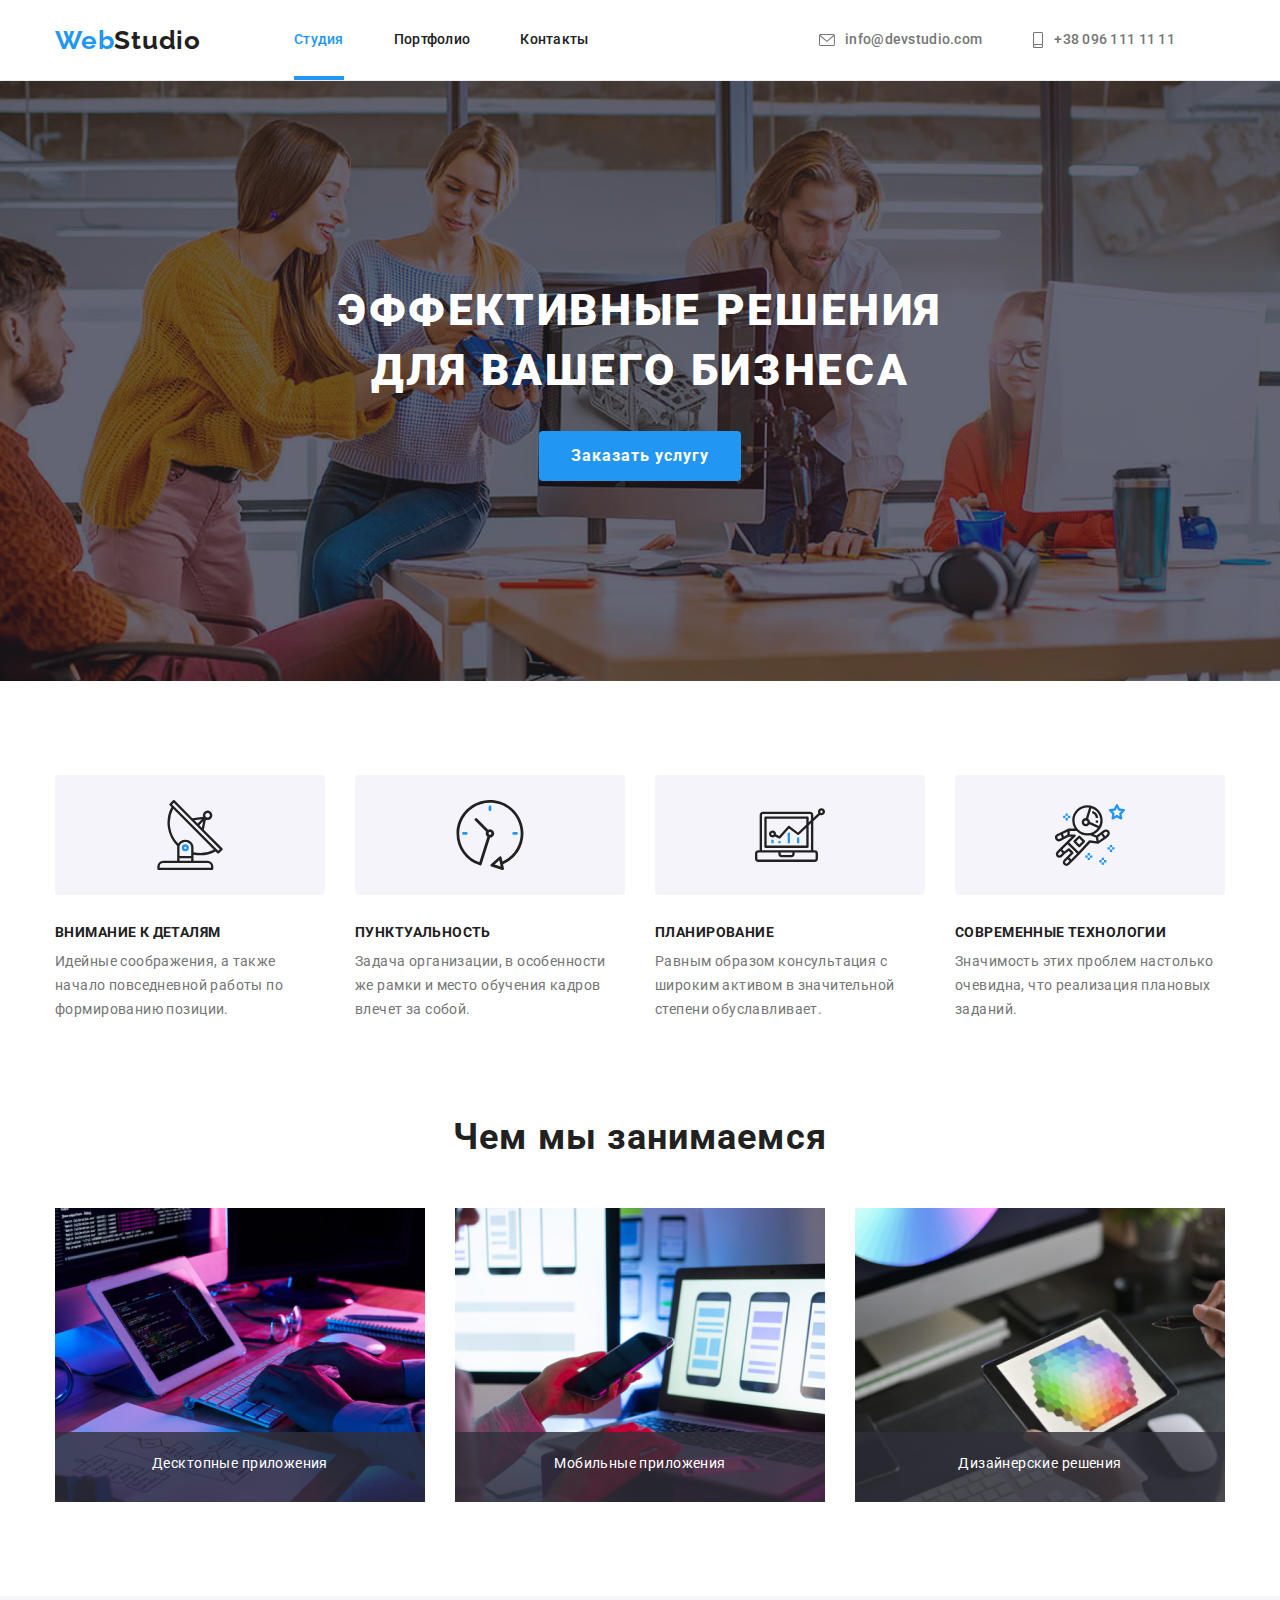
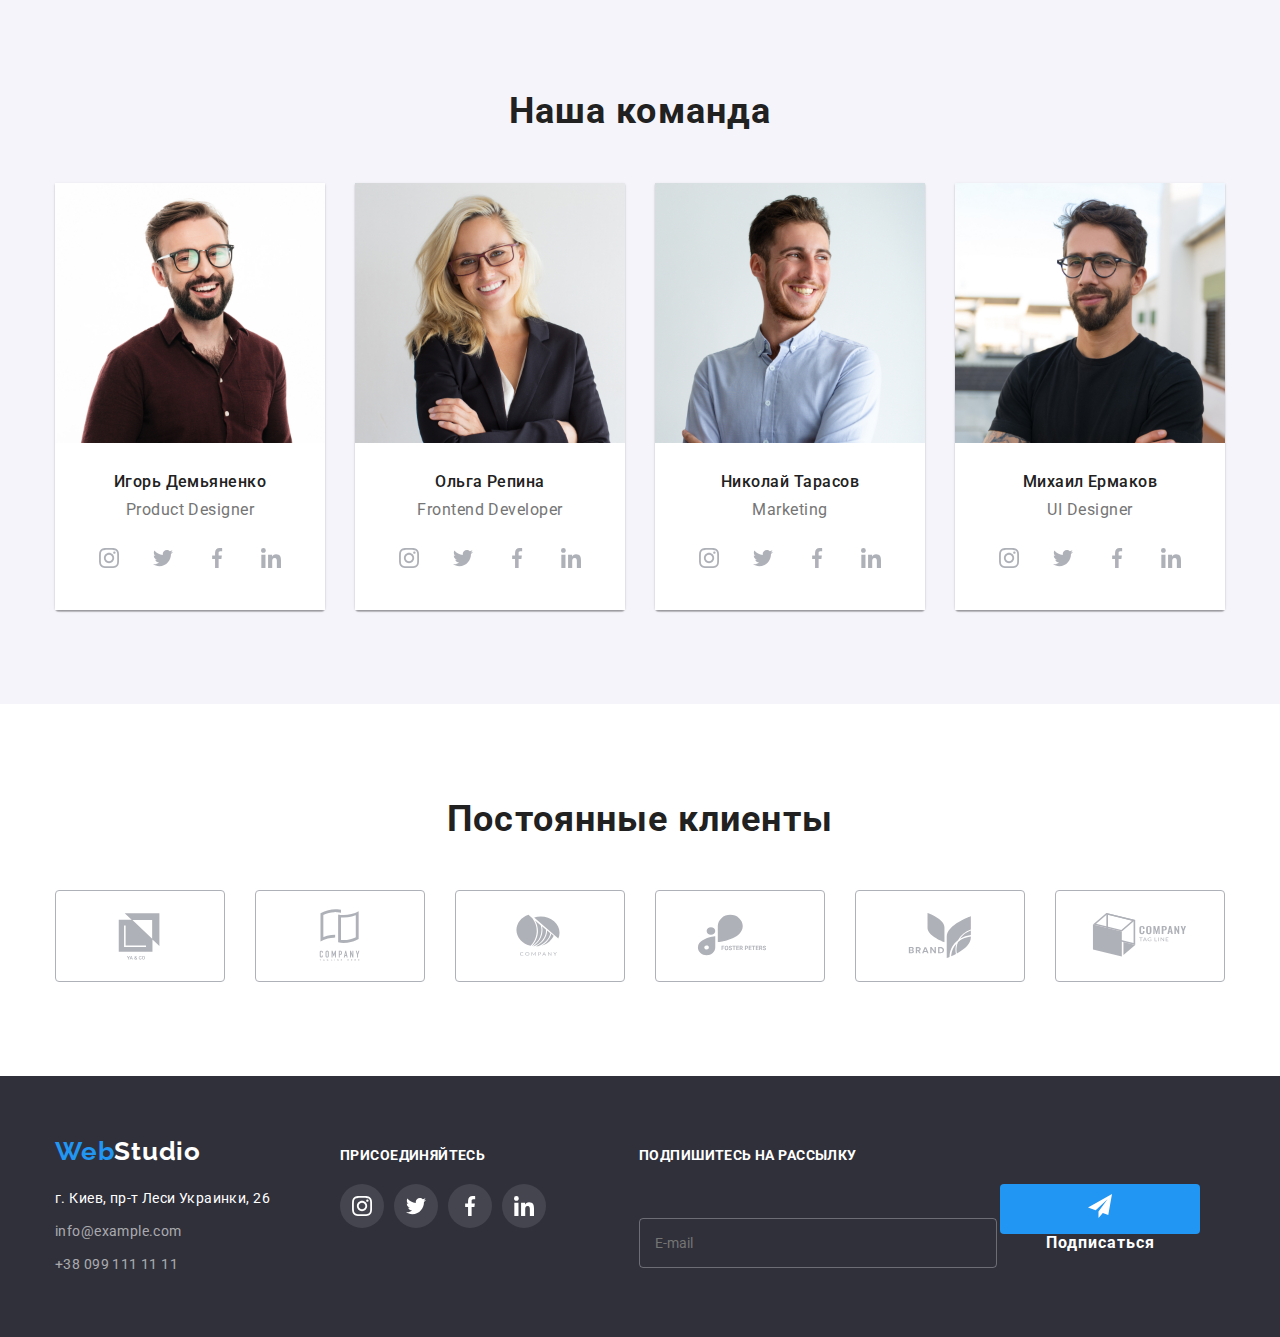
==== commit 6e54c234: "правки" ====
--- a/index.html
+++ b/index.html
@@ -306,7 +306,8 @@
             <a href="">
               <svg class="clients-list-item" width="106" height="60">
               <use href="./images/icon.svg#icon-logo-1"></use>
-            </svg></a>
+            </svg>
+          </a>
           </li>
           <li class="clients-list-link"><a href="">
             <svg class="clients-list-item" width="106" height="60">
@@ -379,9 +380,29 @@
       </li>
         </ul>
       </div>
+
+      <!-- Форма для записи -->
+      <div class="contact-form">
+        <p><span class="company-social-text">
+          ПОДПИШИТЕСЬ НА РАССЫЛКУ</span></p>
+        <form action="">
+          <div class="field-group">
+          <label for="user_email" ></label>
+        <input class="contact-input" type="email" name="email" id="user_email" placeholder="E-mail">
+        <button class="button contact-button" type="submit">
+          <svg  width="24" height="24">
+            <use href="./images/icon.svg#telegram"></use>
+          </svg>
+          Подписаться</button>
+          
+      </div>
+      </form>
+      </div>
     </div>
     </div>
     </footer>
+
+    <!-- Модальное окно -->
 
     <div class="is-hidden backdrop" data-modal>
       <div class="modal">
@@ -394,6 +415,23 @@
           <use href="./images/icon.svg#icon-close"></use>
         </svg></button>
       </div>
+
+
+      <form class="formabox" name="forma-box" autocomplete="off" novalidate>
+        <label for="">Имя</label>
+          <input type="text">
+        <label for="">
+          Телефон
+          <input type="text">
+        </label>
+        <label for="user_email">Почта</label>
+        <input type="email" name="email" id="user_email">
+        <label>
+          Комментарий
+          <textarea name="feedback" rows="5" placeholder="Type your message here..."></textarea>
+        </label>
+        <button class="button" type="submit">Отправить</button>
+      </form>
     </div>
     <script src="./js/modal.js"></script>
   </body>
--- a/css/common.css
+++ b/css/common.css
@@ -398,4 +398,32 @@
 
 .company-social-list-items:last-child {
   margin-right: 0;
+}
+
+/* Форма для записи */
+
+.contact-form {
+  display: inline-block;
+}
+
+.company-social-text {
+  /* margin-bottom: 20px; */
+}
+
+.field-group {
+  margin-top: 20px;
+}
+
+.contact-input {
+  background-color: transparent;
+  width: 358px;
+  height: 50px;
+  border-radius: 4px;
+  border: 1px solid rgba(255, 255, 255, 0.3);
+  padding: 15px;
+}
+
+.contact-button {
+  width: 200px;
+  height: 50px;
 }--- a/css/main.css
+++ b/css/main.css
@@ -275,6 +275,10 @@
   margin-right: 0;
 }
 
+.company-social {
+  margin-right: 93px;
+}
+
 /* clients */
 
 .section-client {
@@ -328,8 +332,9 @@
 
 .clients-list-link a:hover {
   border: 1px solid #2196f3;
-}
-
-.clients-list-item:hover {
+
+}
+
+.clients-list-link a:hover .clients-list-item {
   fill: #2196f3;
-}+}
--- a/css/modal.css
+++ b/css/modal.css
@@ -11,6 +11,10 @@
 
 .modal {
   position: absolute;
+
+  position: relative;
+  display: block;
+
   top: 50%;
   left: 50%;
   transform: translate(-50%, -50%);
@@ -41,3 +45,11 @@
   border: 1px solid rgba(0, 0, 0, 0.1);
   border-radius: 50%;
 }
+
+.formabox {
+  position: absolute;
+  display: flex;
+  flex-direction: column;
+  top: 0;
+  left: 0;
+}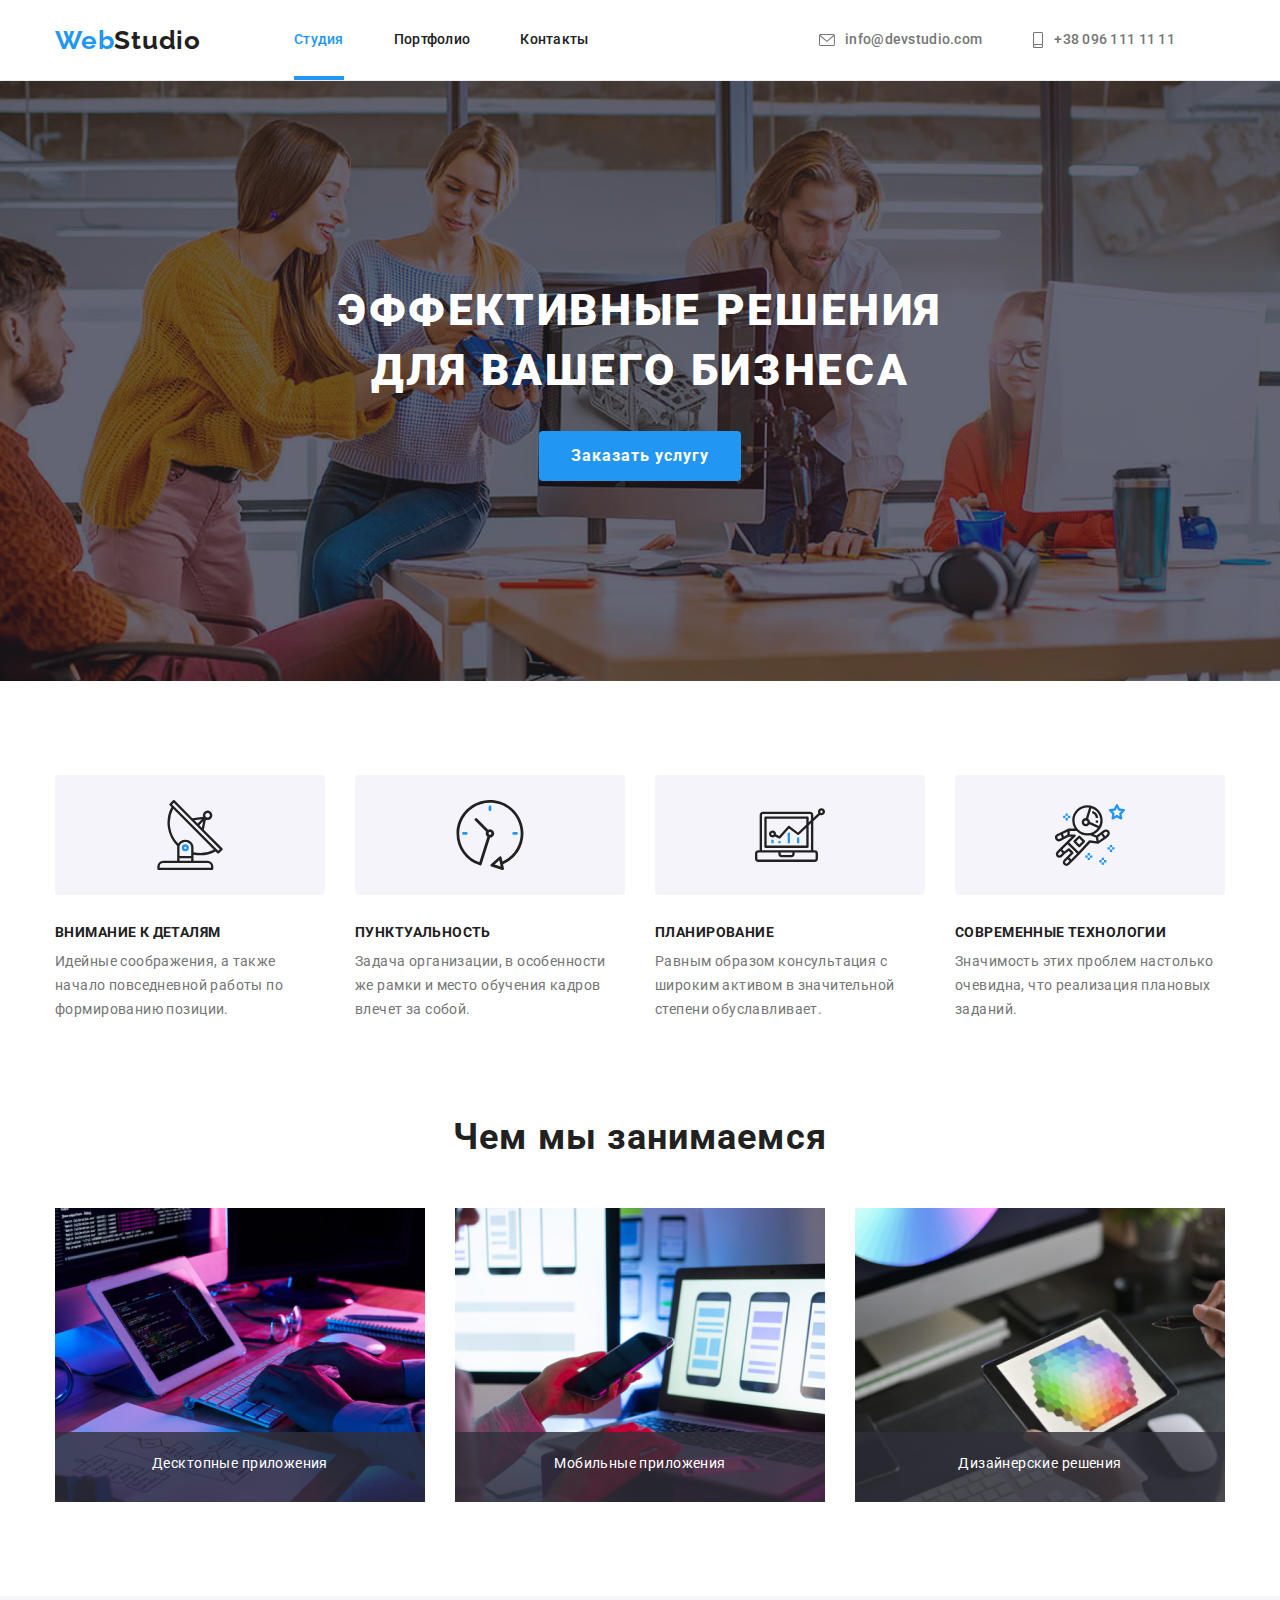
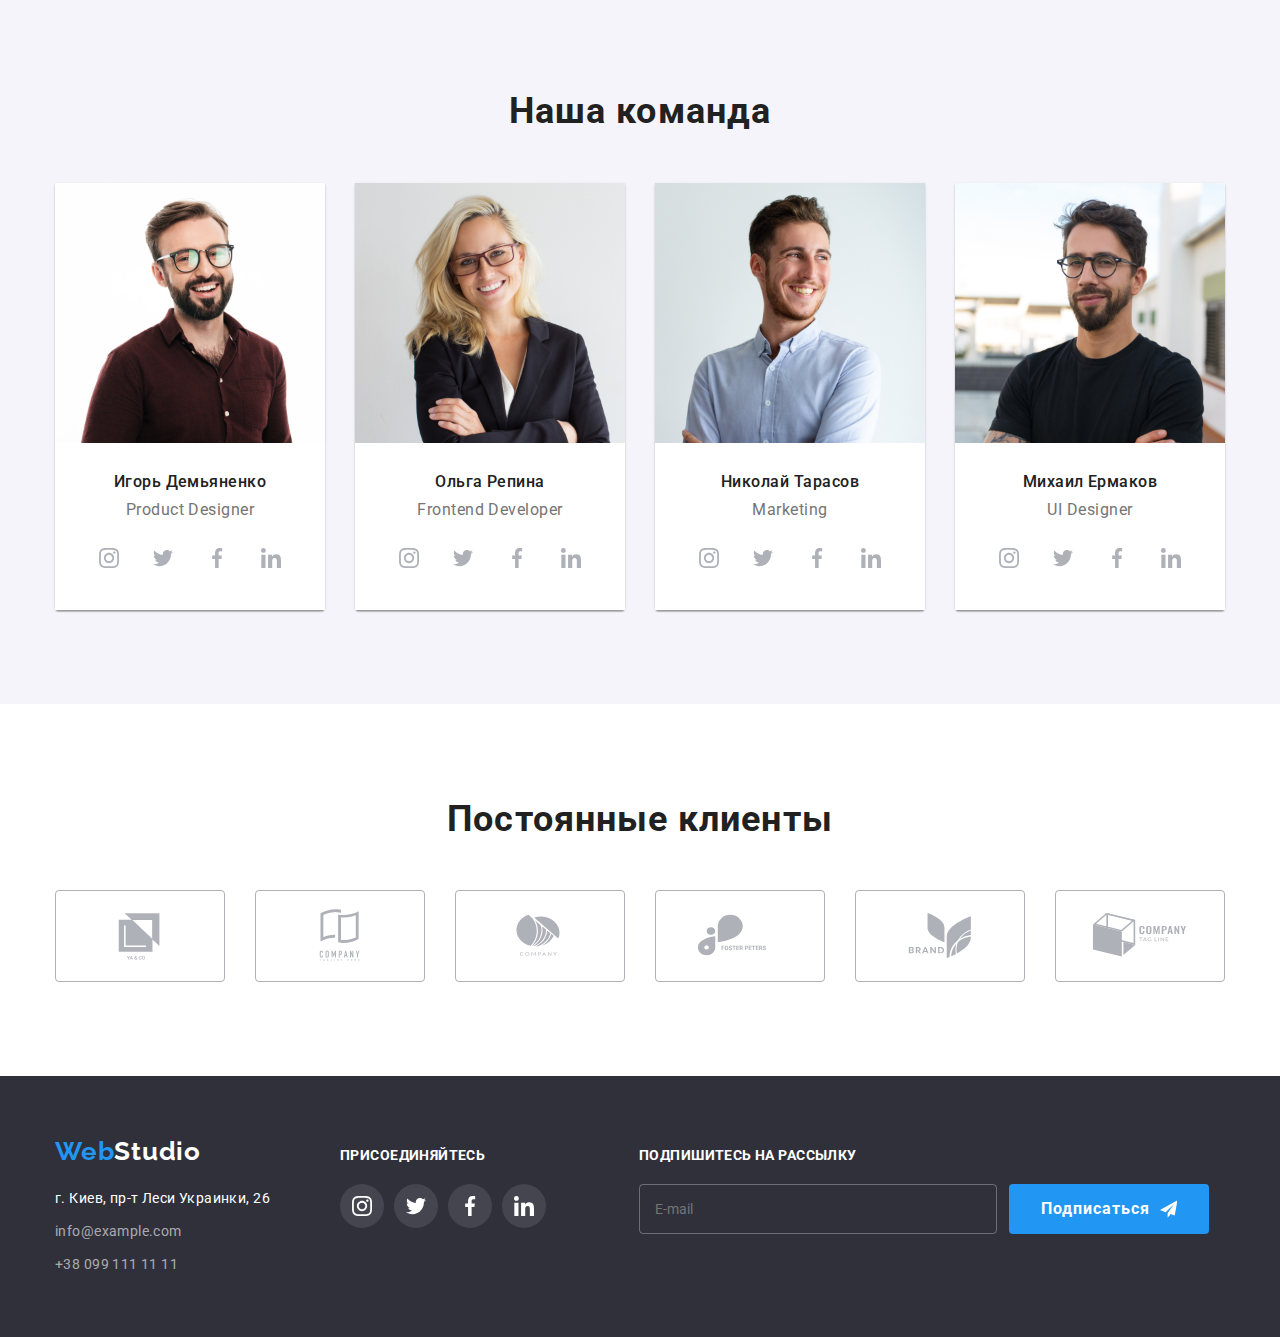
==== commit 41a33842: "2 правки" ====
--- a/index.html
+++ b/index.html
@@ -387,13 +387,18 @@
           ПОДПИШИТЕСЬ НА РАССЫЛКУ</span></p>
         <form action="">
           <div class="field-group">
-          <label for="user_email" ></label>
-        <input class="contact-input" type="email" name="email" id="user_email" placeholder="E-mail">
+
+          <label for="mail"></label>
+        <input class="contact-input" type="email" name="email" id="mail" placeholder="E-mail">
+        
         <button class="button contact-button" type="submit">
-          <svg  width="24" height="24">
+          <div class="contact-button-btn">
+          <svg class="icon-telegram" width="24" height="24">
             <use href="./images/icon.svg#telegram"></use>
           </svg>
-          Подписаться</button>
+          Подписаться
+        </div>
+      </button>
           
       </div>
       </form>
@@ -414,10 +419,39 @@
           <svg class="modal-close" width="18" height="18">
           <use href="./images/icon.svg#icon-close"></use>
         </svg></button>
-      </div>
-
-
-      <form class="formabox" name="forma-box" autocomplete="off" novalidate>
+     <div class="modal-form">
+        <p class="modal-form-text">Оставьте свои данные, мы вам перезвоним</p>
+        <form class="formabox" name="forma-box" autocomplete="off" novalidate>
+            
+            <label class="label" for="name">Имя</label>
+            <input class="input" type="text" name="name" id="name">
+
+            <label class="label" for="tel">Телефон</label>
+            <input class="input" type="tel" name="tel" id="tel">
+
+            <label class="label" for="mail">Почта</label>
+            <input class="input" type="email" name="email" id="mail">
+
+            <label class="label label-textarea" for="feedback">
+            Комментарий</label>
+            <textarea class="textarea-text" name="feedback" id="feedback" placeholder="Введите текст"></textarea>
+          
+            <!-- <label class="privacy">
+              <input class="visually-hidden checkbox" type="checkbox" name="" id="" />
+              <div class="privacy-checkbox"></div>
+              <p class="privacy-text">Соглашаюсь с рассылкой и принимаю</p>
+              <a href="" class="privacy-link">Условия договора</a>
+            </label> -->
+          <button class="button" type="submit">Отправить</button>
+        </form>
+
+      </div>
+
+
+      </div>
+
+
+      <!-- <form class="formabox" name="forma-box" autocomplete="off" novalidate>
         <label for="">Имя</label>
           <input type="text">
         <label for="">
@@ -431,7 +465,7 @@
           <textarea name="feedback" rows="5" placeholder="Type your message here..."></textarea>
         </label>
         <button class="button" type="submit">Отправить</button>
-      </form>
+      </form> -->
     </div>
     <script src="./js/modal.js"></script>
   </body>
--- a/css/common.css
+++ b/css/common.css
@@ -412,6 +412,8 @@
 
 .field-group {
   margin-top: 20px;
+  display: flex;
+  align-items: center;
 }
 
 .contact-input {
@@ -421,9 +423,24 @@
   border-radius: 4px;
   border: 1px solid rgba(255, 255, 255, 0.3);
   padding: 15px;
+  margin-right: 12px;
 }
 
 .contact-button {
   width: 200px;
   height: 50px;
-}+}
+
+.contact-button-btn {
+  display: flex;
+  flex-direction: row-reverse;
+  justify-content: center;
+  align-items: center;
+}
+
+.icon-telegram {
+  margin-left: 10px;
+  width: 24px;
+  height: 24px;
+}
+
--- a/css/modal.css
+++ b/css/modal.css
@@ -12,15 +12,16 @@
 .modal {
   position: absolute;
 
-  position: relative;
-  display: block;
+  display: flex;
+  justify-content: center;
+  align-items: center;
 
   top: 50%;
   left: 50%;
   transform: translate(-50%, -50%);
 
-  min-width: 530px;
-  min-height: 580px;
+  width: 530px;
+  height: 580px;
   border-radius: 4px;
   box-shadow: 0px 1px 3px rgba(0, 0, 0, 0.12), 0px 1px 1px rgba(0, 0, 0, 0.14),
     0px 2px 1px rgba(0, 0, 0, 0.2);
@@ -46,10 +47,79 @@
   border-radius: 50%;
 }
 
+.modal-form {
+  display: flex;
+  flex-direction: column
+}
+
+.modal-form-text {
+  font-weight: 700;
+  font-size: 20px;
+  line-height: 1.15;
+  text-align: center;
+  letter-spacing: 0.03em;
+  color: rgba(33, 33, 33, 1);
+
+  margin-top: 12px;
+  margin-bottom: 12px;
+}
+
 .formabox {
-  position: absolute;
   display: flex;
   flex-direction: column;
-  top: 0;
-  left: 0;
-}+
+  padding: 41px;
+}
+
+.input {
+width: 448px;
+height: 44px;
+margin-bottom: 10px;
+
+border: 1px solid rgba(33, 33, 33, 0.2);
+border-radius: 4px;
+}
+
+.label {
+  margin-bottom: 4px;
+}
+
+textarea {
+  resize: none;
+  width: 448px;
+  height: 120px;
+}
+
+.textarea-text {
+  width: 448px;
+  height: 120px;
+
+  padding: 16px, 12px;
+
+  border: 1px solid rgba(33, 33, 33, 0.2);
+  border-radius: 4px;
+}
+
+.label-textarea {
+  margin-right: 4px;
+}
+
+/* .privacy {
+  display: flex;
+  align-items: center;
+  margin-bottom: 30px;
+}
+.privacy-checkbox {
+  margin-right: 10px;
+  width: 16px;
+  height: 16px;
+  background-color: #fff;
+  border-radius: 4px;
+}
+  
+  .privacy-text {
+    margin-right: 5px;
+  }
+  .privacy-link {
+    color: var(--accent-cl);
+  } */
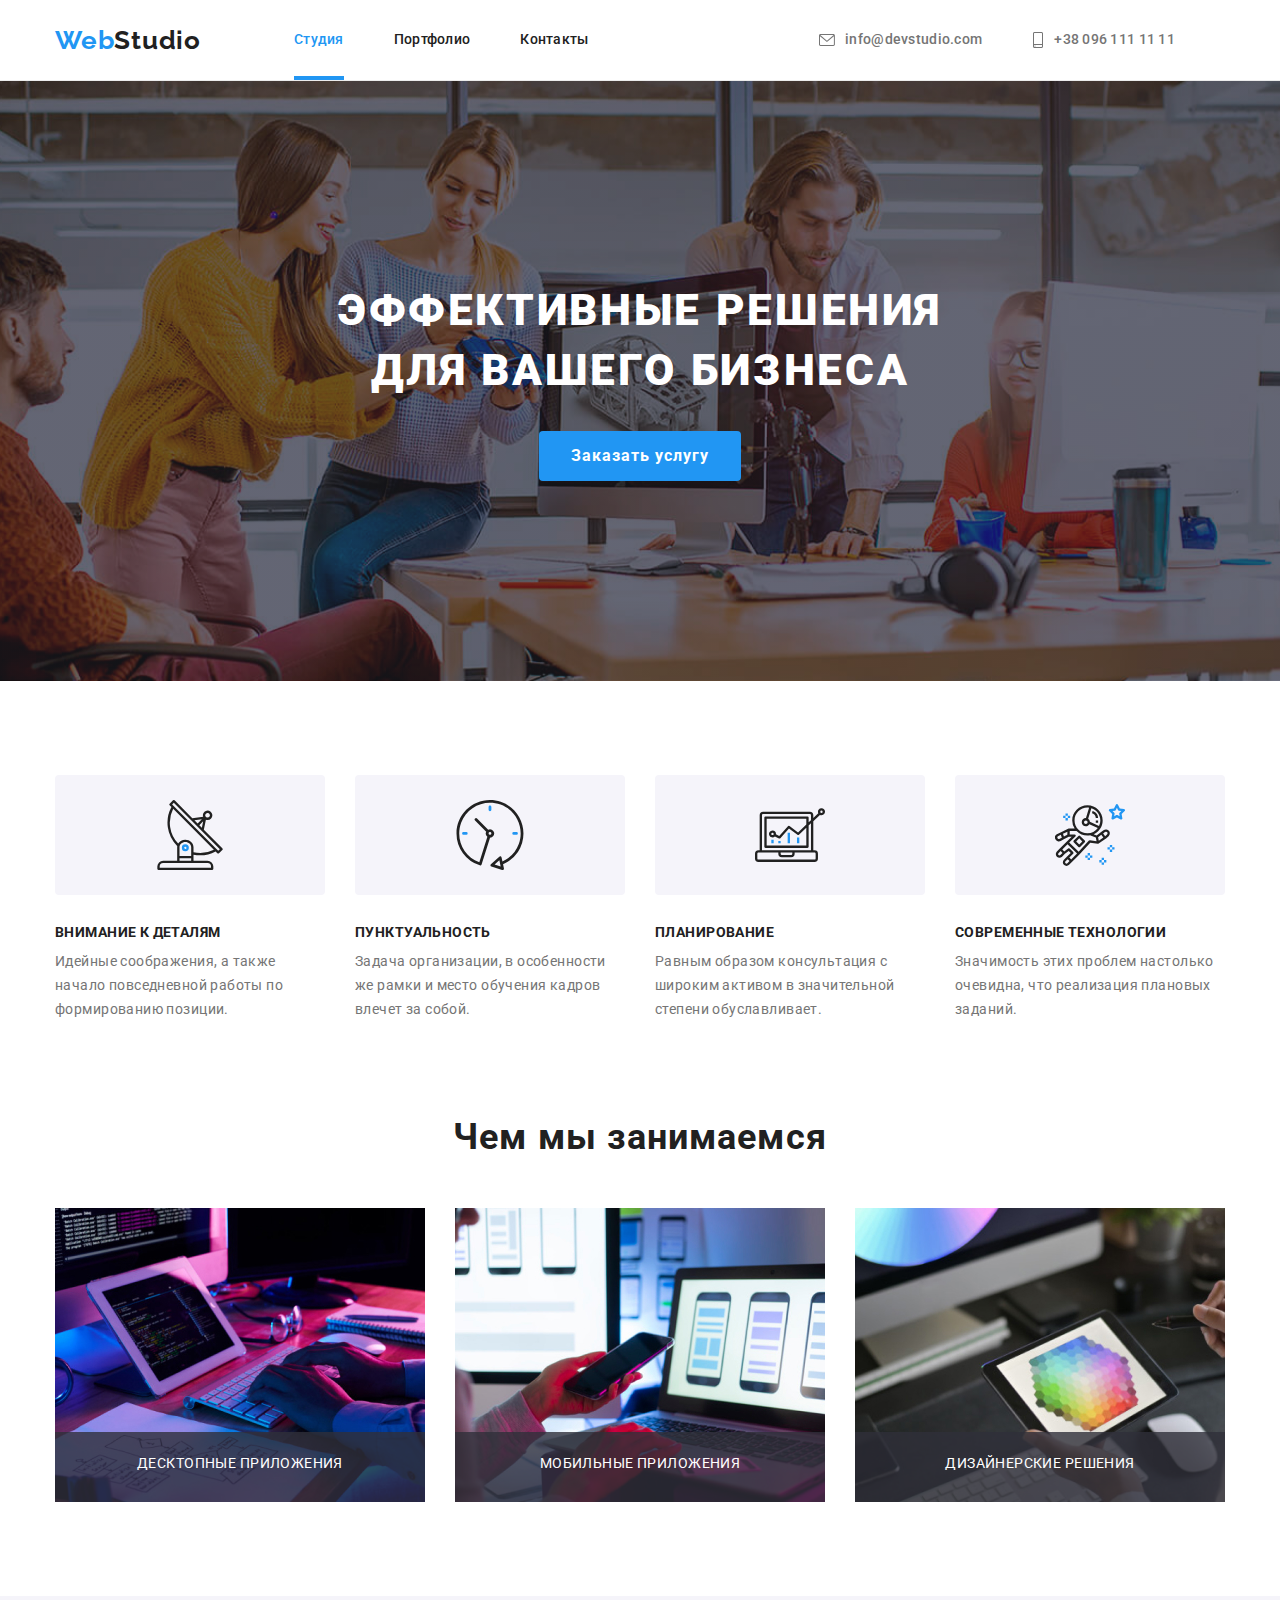
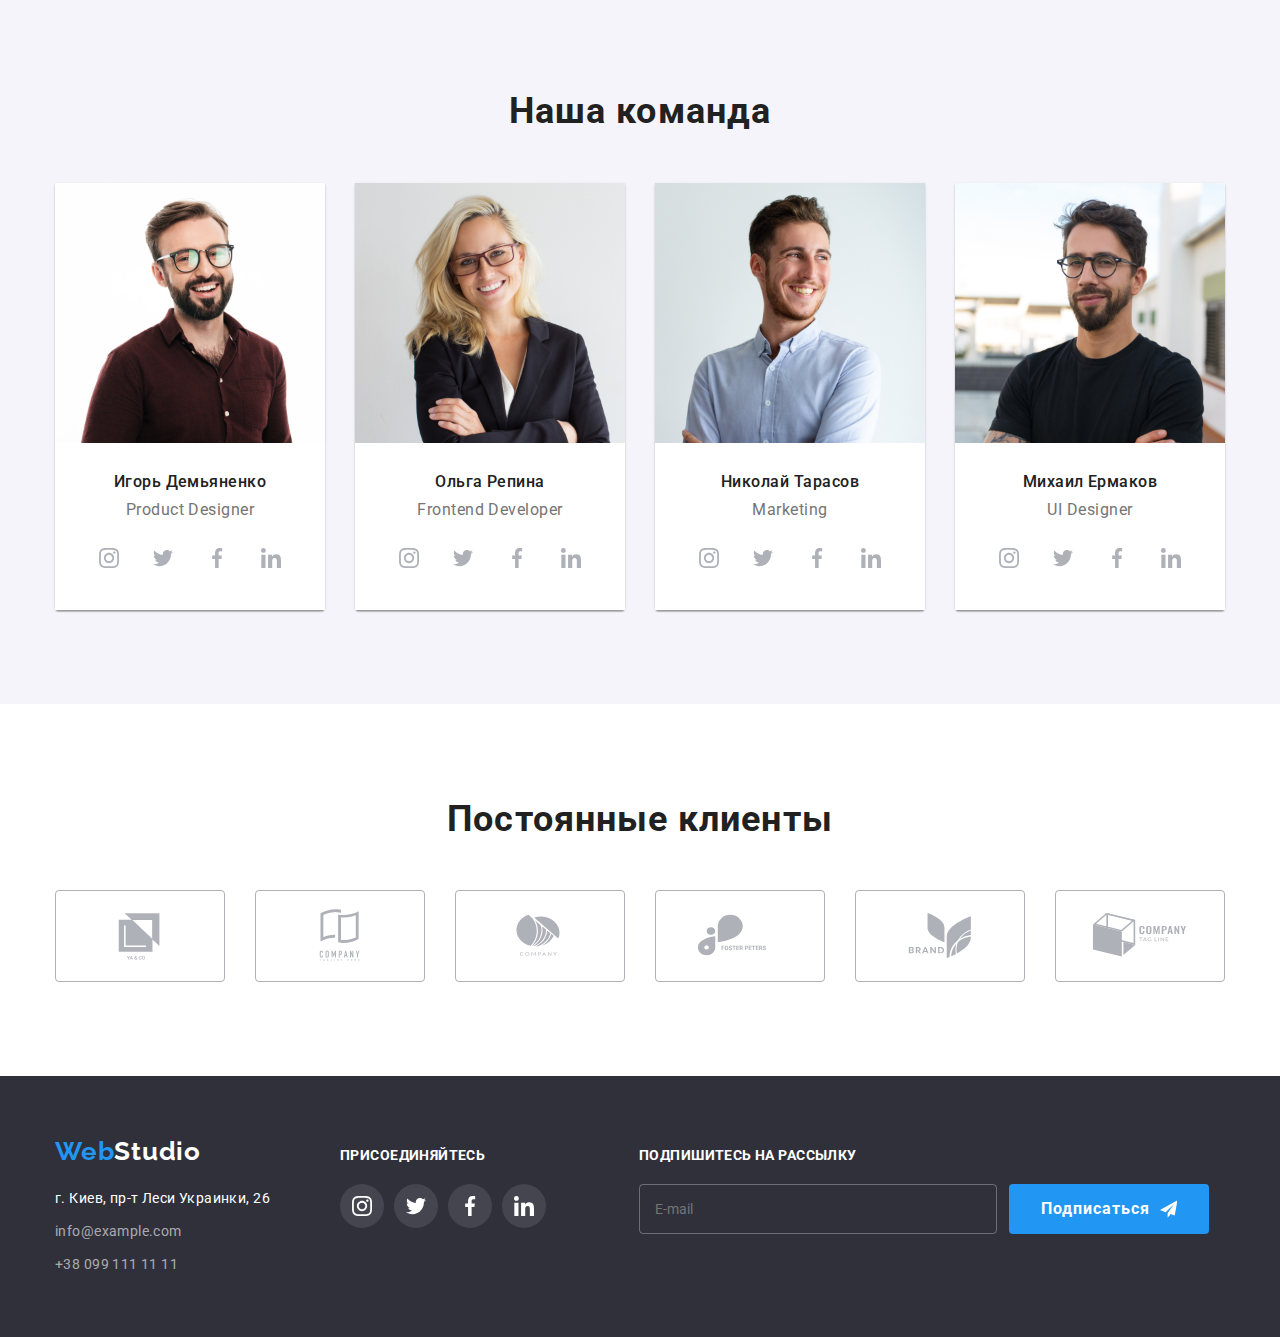
==== commit 83abb073: "правки 5" ====
--- a/index.html
+++ b/index.html
@@ -422,26 +422,41 @@
      <div class="modal-form">
         <p class="modal-form-text">Оставьте свои данные, мы вам перезвоним</p>
         <form class="formabox" name="forma-box" autocomplete="off" novalidate>
-            
+          
+          <div class="formabox-name">
             <label class="label" for="name">Имя</label>
-            <input class="input" type="text" name="name" id="name">
-
+            <svg class="formabox-icon" width="18" height="18">
+            <use href="./images/icon.svg#form-person"></use>
+          </svg>
+          <input class="input" type="text" name="name" id="name">
+        </div>
+
+
+          <div class="formabox-name">
             <label class="label" for="tel">Телефон</label>
+            <svg class="formabox-icon" width="18" height="18">
+              <use href="./images/icon.svg#form-tel"></use>
+            </svg>
             <input class="input" type="tel" name="tel" id="tel">
-
+          </div>
+
+
+          <div class="formabox-name">
             <label class="label" for="mail">Почта</label>
+            <svg class="formabox-icon" width="18" height="18">
+              <use href="./images/icon.svg#form-mail"></use>
+            </svg>
             <input class="input" type="email" name="email" id="mail">
+          </div>
 
             <label class="label label-textarea" for="feedback">
             Комментарий</label>
             <textarea class="textarea-text" name="feedback" id="feedback" placeholder="Введите текст"></textarea>
-          
-            <!-- <label class="privacy">
-              <input class="visually-hidden checkbox" type="checkbox" name="" id="" />
-              <div class="privacy-checkbox"></div>
-              <p class="privacy-text">Соглашаюсь с рассылкой и принимаю</p>
-              <a href="" class="privacy-link">Условия договора</a>
-            </label> -->
+            <label class="privacy" for="">
+            <input type="checkbox" name="" id="">
+            <p class="privacy-text">Соглашаюсь с рассылкой и принимаю 
+              <a href="" class="privacy-link">Условия договора</a></p>
+          </label>
           <button class="button" type="submit">Отправить</button>
         </form>
 
@@ -450,22 +465,6 @@
 
       </div>
 
-
-      <!-- <form class="formabox" name="forma-box" autocomplete="off" novalidate>
-        <label for="">Имя</label>
-          <input type="text">
-        <label for="">
-          Телефон
-          <input type="text">
-        </label>
-        <label for="user_email">Почта</label>
-        <input type="email" name="email" id="user_email">
-        <label>
-          Комментарий
-          <textarea name="feedback" rows="5" placeholder="Type your message here..."></textarea>
-        </label>
-        <button class="button" type="submit">Отправить</button>
-      </form> -->
     </div>
     <script src="./js/modal.js"></script>
   </body>
--- a/css/common.css
+++ b/css/common.css
@@ -26,13 +26,18 @@
   
 }
 
-.is-hidden {
+.backdrop.is-hidden {
   visibility: hidden;
   opacity: 0;
   pointer-events: none;
 
-  transition: opacity 250ms ease-in-out;
-}
+  /* transition: opacity 4000ms ease-in-out; */
+}
+
+/* .is-hidden {
+opacity: 1;
+transition: opacity 4000ms ease-in-out;
+} */
 
 .section {
   padding-bottom: 94px;
@@ -121,7 +126,6 @@
 
 .link {
   cursor: pointer;
-  
 }
 
 
@@ -232,10 +236,14 @@
   display: flex;
   align-items: center;
   cursor: pointer;
+
 }
 
 .tel-icon {
   margin-right: 10px;
+
+  transition-duration: 250ms;
+  transition-timing-function: cubic-bezier(0.4, 0, 0.2, 1)
 }
 
 .link-icons {
@@ -302,7 +310,10 @@
   display: flex;
  flex-direction: column;
  margin-right: 70px;
-}
+
+}
+
+
 
 .contact-foot .link {
   color: rgba(255, 255, 255, 0.6);
@@ -311,6 +322,9 @@
   font-size: 14px;
   line-height: 1.71;
   letter-spacing: 0.03em;
+
+  transition-duration: 250ms;
+  transition-timing-function: cubic-bezier(0.4, 0, 0.2, 1)
 }
 
 .contact-foot .link:hover,
--- a/css/main.css
+++ b/css/main.css
@@ -146,7 +146,7 @@
   
   padding-top: 24px;
   background: rgba(47, 48, 58, 0.8);
-
+  text-transform: uppercase;
 }
 
 .container-portfolio .item:last-child {
--- a/css/modal.css
+++ b/css/modal.css
@@ -5,8 +5,8 @@
   width: 100%;
   height: 100%;
   background-color: rgba(0, 0, 0, 0.2);
-
-  transition: background-color 250ms ease-in-out;
+  opacity: 1;
+  transition: opacity 250ms ease-in-out, visibility 250ms ease-in-out;
 }
 
 .modal {
@@ -104,12 +104,43 @@
   margin-right: 4px;
 }
 
-/* .privacy {
+.privacy {
   display: flex;
   align-items: center;
   margin-bottom: 30px;
 }
-.privacy-checkbox {
+
+.privacy-text {
+  margin-right: 5px;
+}
+
+.privacy-link {
+  color: var(--accent-color);
+  text-decoration: underline;
+}
+
+.formabox-name {
+display: flex;
+flex-direction: column;
+position: relative;
+}
+
+.formabox-icon {
+  position: absolute;
+  width: 18px;
+  height: 18px;
+  top: 33px;
+  right: 422px;
+}
+
+input {
+  padding-left: 30px;
+}
+
+
+
+
+/* .privacy-checkbox {
   margin-right: 10px;
   width: 16px;
   height: 16px;
@@ -117,9 +148,7 @@
   border-radius: 4px;
 }
   
-  .privacy-text {
-    margin-right: 5px;
-  }
+  
   .privacy-link {
     color: var(--accent-cl);
-  } */
+  } */ 
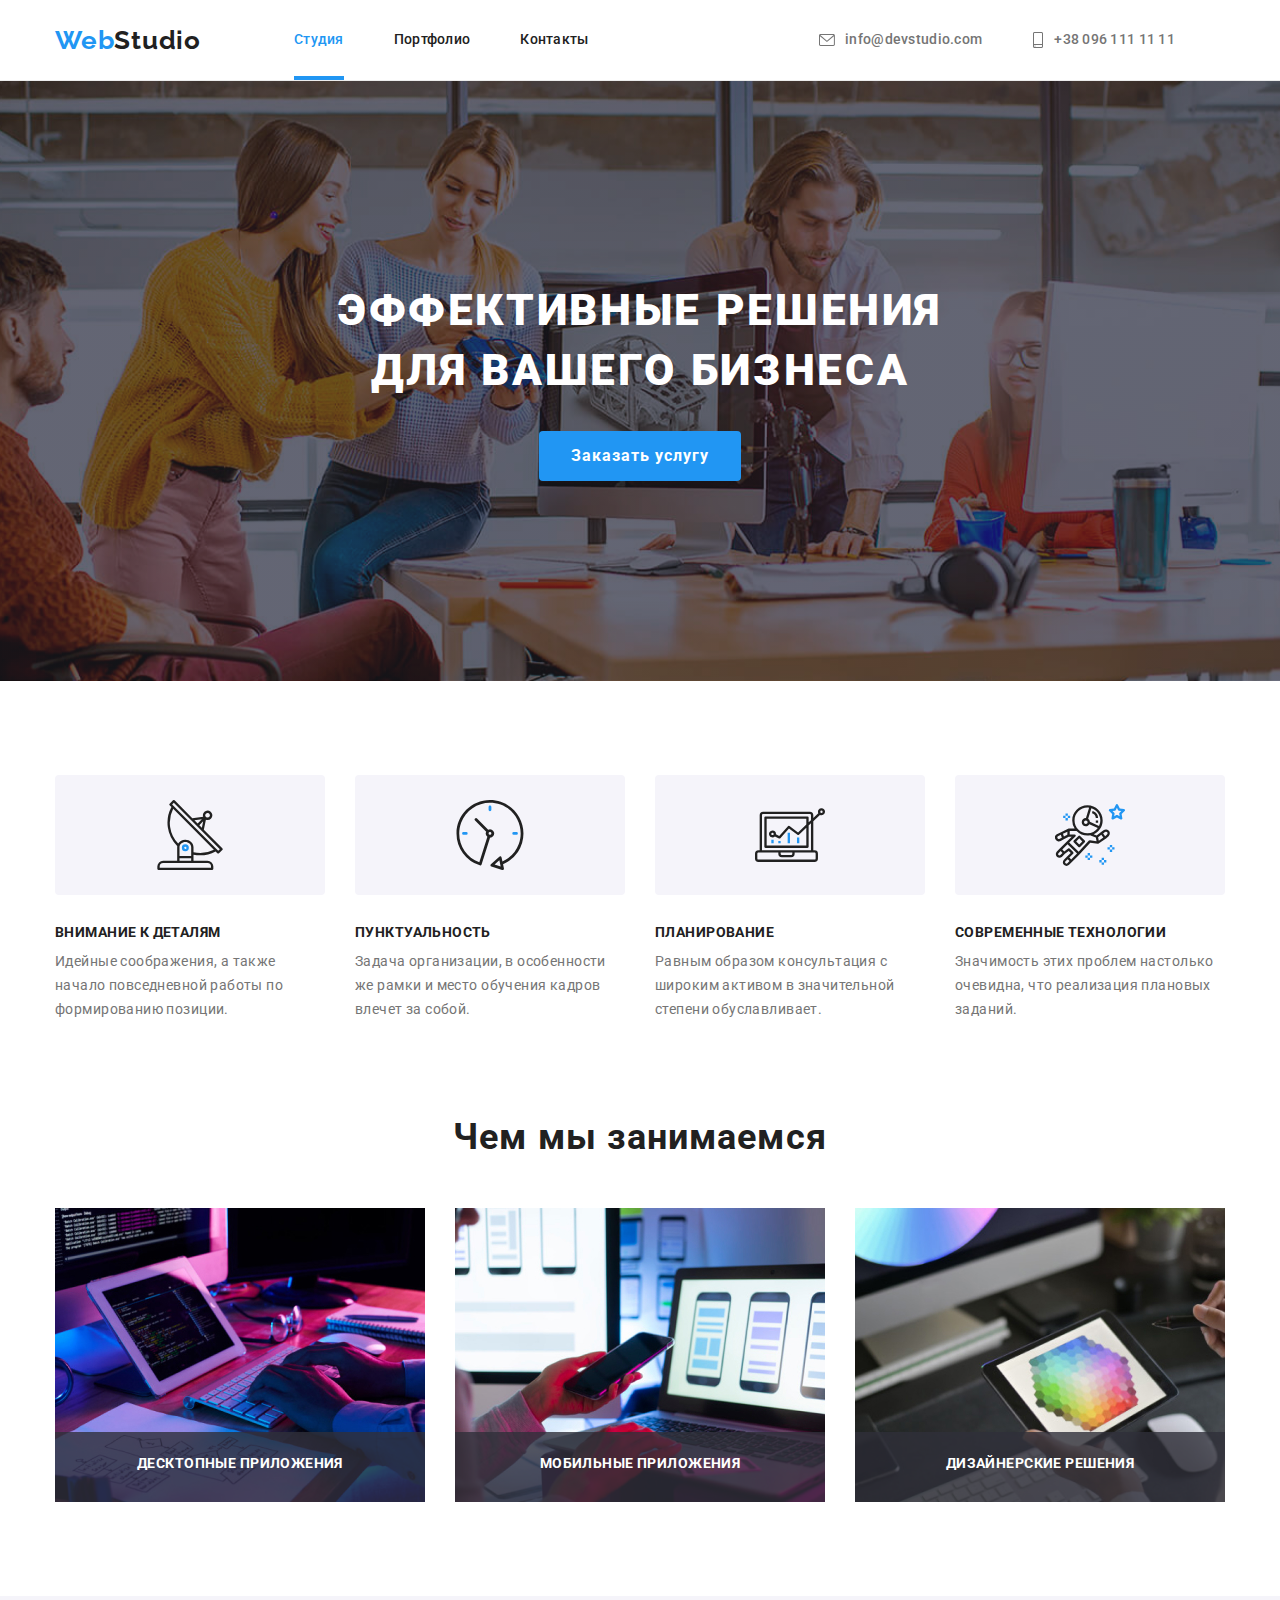
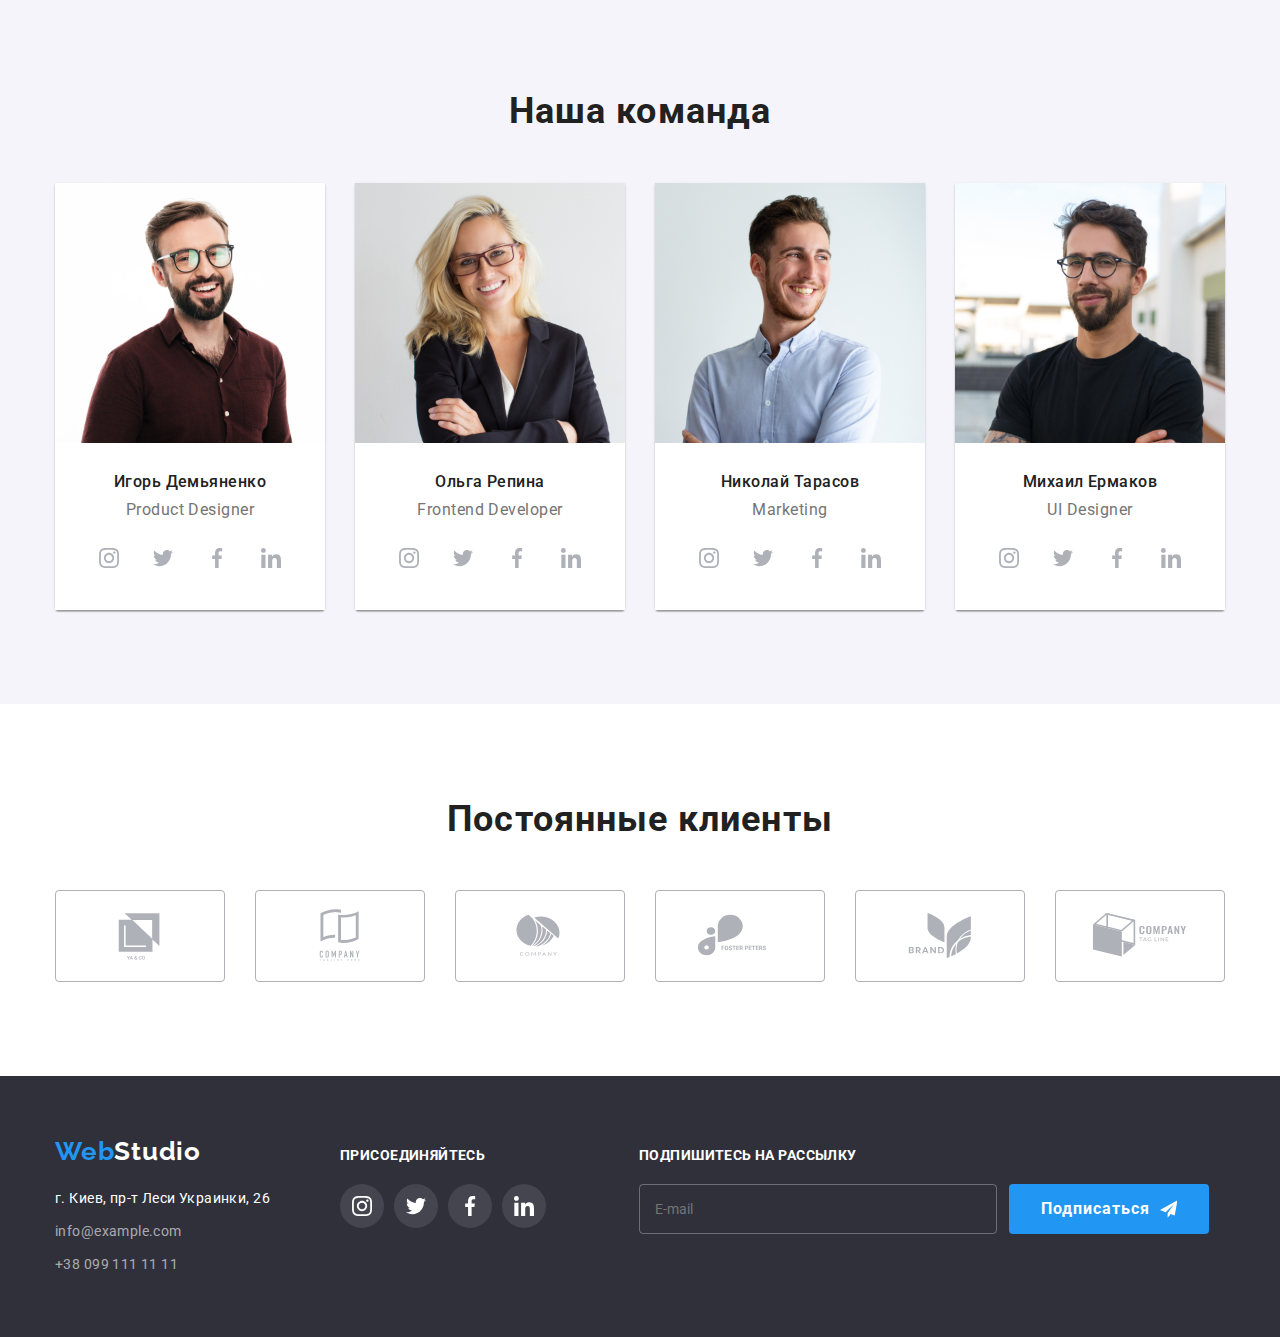
==== commit 66d78de8: "правочки" ====
--- a/index.html
+++ b/index.html
@@ -419,53 +419,95 @@
           <svg class="modal-close" width="18" height="18">
           <use href="./images/icon.svg#icon-close"></use>
         </svg></button>
-     <div class="modal-form">
-        <p class="modal-form-text">Оставьте свои данные, мы вам перезвоним</p>
-        <form class="formabox" name="forma-box" autocomplete="off" novalidate>
-          
-          <div class="formabox-name">
-            <label class="label" for="name">Имя</label>
-            <svg class="formabox-icon" width="18" height="18">
-            <use href="./images/icon.svg#form-person"></use>
-          </svg>
-          <input class="input" type="text" name="name" id="name">
-        </div>
-
-
-          <div class="formabox-name">
-            <label class="label" for="tel">Телефон</label>
-            <svg class="formabox-icon" width="18" height="18">
-              <use href="./images/icon.svg#form-tel"></use>
-            </svg>
-            <input class="input" type="tel" name="tel" id="tel">
-          </div>
-
-
-          <div class="formabox-name">
-            <label class="label" for="mail">Почта</label>
-            <svg class="formabox-icon" width="18" height="18">
-              <use href="./images/icon.svg#form-mail"></use>
-            </svg>
-            <input class="input" type="email" name="email" id="mail">
-          </div>
-
-            <label class="label label-textarea" for="feedback">
-            Комментарий</label>
-            <textarea class="textarea-text" name="feedback" id="feedback" placeholder="Введите текст"></textarea>
-            <label class="privacy" for="">
-            <input type="checkbox" name="" id="">
-            <p class="privacy-text">Соглашаюсь с рассылкой и принимаю 
-              <a href="" class="privacy-link">Условия договора</a></p>
-          </label>
-          <button class="button" type="submit">Отправить</button>
-        </form>
-
-      </div>
-
-
-      </div>
-
+        
+          <form class="form modal__form">
+            <p class="form__title">Оставьте свои данные, мы вам перезвоним</p>
+            <label class="form__label" for="name">
+              Имя
+              <input class="form__input" type="text" id="name" />
+              <svg class="form__icon" width="18" height="18">
+                <use href="./images/icon.svg#form-person"></use>
+              </svg>
+            </label>
+            <label class="form__label" for="phone">
+              Телефон
+              <input class="form__input" type="tel" id="phone" />
+              <svg class="form__icon" width="18" height="18">
+                <use href="./images/icon.svg#form-tel"></use>
+              </svg>
+            </label>
+            <label class="form__label" for="mail">
+              Почта
+              <input class="form__input" type="mail" id="mail" />
+              <svg class="form__icon" width="18" height="18">
+                <use href="./images/icon.svg#form-mail"></use>
+              </svg>
+            </label>
+            <label class="form__label form__label--mb20" for="message">
+              Комментарий
+              <textarea
+                class="form__message"
+                name="message"
+                id="message"
+                rows="5"
+                placeholder="Введите текст"
+              ></textarea>
+            </label>
+            <div class="agreement form__agreement">
+              <input class="checkbox visually-hidden" type="checkbox" id="checkbox" />
+              <label class="checkbox-input" for="checkbox">
+                <svg class="agreement__icon" width="16" height="16">
+                  <use href="./images/icons.svg#icon-check"></use>
+                </svg>
+              </label>
+              <p class="agreement__text">
+                Соглашаюсь с рассылкой и принимаю&nbsp;
+              </p>
+              <a class="agreement__link" href="">Условия договора</a>
+            </div>
+            <button class="form__btn" type="submit">Отправить</button>
+          </form>
+       </div>
+      </div>
     </div>
     <script src="./js/modal.js"></script>
   </body>
 </html>
+
+
+
+
+  <!-- <div class="formabox-name">
+            <label class="modal-label" for="tel">Телефон
+            <svg class="formabox-icon" width="18" height="18">
+              <use href="./images/icon.svg#form-tel"></use>
+            </svg>
+            <input class="form-input" type="tel" name="tel" id="tel">
+          </label>
+          </div>
+
+
+          <div class="formabox-name">
+            <label class="modal-label" for="mail">Почта
+            <svg class="formabox-icon" width="18" height="18">
+              <use href="./images/icon.svg#form-mail"></use>
+            </svg>
+            <input class="form-input" type="email" name="email" id="mail">
+          </label>
+          </div>
+
+            <label class="modal-label" for="feedback">
+            Комментарий</label>
+            <textarea class="textarea-text" name="feedback" cols="30" rows="5" id="feedback" placeholder="Введите текст"></textarea>
+            
+            <div class="agreement form_agreement">
+            <label class="checkbox-input" for="checkbox">
+              <svg class="agreement_svg">
+                <use></use>
+              </svg>
+            </label>
+          <input type="checkbox" name="" id="">
+          <p class="agreement__text">Соглашаюсь с рассылкой и принимаю&nbsp 
+            <a href="" class="privacy-link">Условия договора</a></p>
+        </div>
+          <button class="button" type="submit">Отправить</button> -->
--- a/css/common.css
+++ b/css/common.css
@@ -323,6 +323,7 @@
   line-height: 1.71;
   letter-spacing: 0.03em;
 
+  transition-property: color;
   transition-duration: 250ms;
   transition-timing-function: cubic-bezier(0.4, 0, 0.2, 1)
 }
--- a/css/main.css
+++ b/css/main.css
@@ -146,7 +146,12 @@
   
   padding-top: 24px;
   background: rgba(47, 48, 58, 0.8);
+  
+}
+
+.container-portfolio .item-text {
   text-transform: uppercase;
+  font-weight: 700;
 }
 
 .container-portfolio .item:last-child {
--- a/css/modal.css
+++ b/css/modal.css
@@ -15,6 +15,9 @@
   display: flex;
   justify-content: center;
   align-items: center;
+
+  padding: 40px;
+  
 
   top: 50%;
   left: 50%;
@@ -47,12 +50,133 @@
   border-radius: 50%;
 }
 
-.modal-form {
-  display: flex;
-  flex-direction: column
-}
-
-.modal-form-text {
+.form__title {
+  margin-bottom: 12px;
+  font-weight: bold;
+  font-size: 20px;
+  line-height: 23px;
+  text-align: center;
+  letter-spacing: 0.03em;
+
+  color: #212121;
+}
+.form__label {
+  position: relative;
+  margin-bottom: 10px;
+  display: block;
+  font-size: 12px;
+  line-height: 14px;
+  letter-spacing: 0.01em;
+  color: #757575;
+}
+.form__label--mb20 {
+  margin-bottom: 20px;
+}
+.form__input {
+  width: 100%;
+  padding-top: 12px;
+  padding-bottom: 12px;
+  padding-left: 42px;
+  padding-right: 10px;
+  margin-top: 4px;
+
+  border: 1px solid rgba(33, 33, 33, 0.2);
+  border-radius: 4px;
+}
+.form__input:hover,
+.form__input:focus,
+.form__input:focus-visible {
+  border-color: #2196f3;
+}
+.form__input:focus-visible {
+  outline: 1px solid #2196f3;
+}
+.form__input:hover + .form__icon,
+.form__input:focus + .form__icon {
+  fill: #2196f3;
+}
+.form__icon {
+  position: absolute;
+  top: 50%;
+  left: 12px;
+
+  fill: #212121;
+}
+.form__message {
+  width: 100%;
+  padding: 12px 16px;
+  margin-top: 4px;
+  font-family: inherit;
+  font-size: 14px;
+  line-height: 16px;
+  letter-spacing: 0.01em;
+
+  border: 1px solid rgba(33, 33, 33, 0.2);
+  border-radius: 4px;
+
+  resize: none;
+}
+.form__message:placeholder {
+  color: rgba(117, 117, 117, 0.5);
+}
+.agreement {
+  display: flex;
+  align-items: center;
+  justify-content: center;
+  margin-bottom: 30px;
+}
+.agreement__link {
+  text-decoration-style: solid;
+  color: #2196f3;
+}
+.checkbox-input {
+  margin-right: 7px;
+  display: flex;
+  align-items: center;
+  justify-content: center;
+  width: 16px;
+  height: 16px;
+  border: 2px solid #212121;
+  border-radius: 2px;
+
+  cursor: pointer;
+
+  transition: background-color 250ms cubic-bezier(0.075, 0.82, 0.165, 1),
+    border-color 250ms cubic-bezier(0.075, 0.82, 0.165, 1);
+}
+.checkbox:checked + .checkbox-input {
+  background-color: #2196f3;
+  border-color: #2196f3;
+}
+.form__btn {
+  display: block;
+  margin: 0 auto;
+  padding: 10px 55px;
+  font-weight: bold;
+  font-size: 16px;
+  line-height: 30px;
+  letter-spacing: 0.06em;
+
+  color: #ffffff;
+  border: transparent;
+  background: #2196f3;
+  box-shadow: 0px 4px 4px rgba(0, 0, 0, 0.15);
+  border-radius: 4px;
+  cursor: pointer;
+}
+.form__btn:hover {
+  background-color: #188ce8;
+}
+
+
+
+
+/* .modal-form {
+  display: flex;
+  flex-direction: column;
+} */
+
+/* .modal-form-text {
   font-weight: 700;
   font-size: 20px;
   line-height: 1.15;
@@ -65,13 +189,38 @@
 }
 
 .formabox {
-  display: flex;
-  flex-direction: column;
-
-  padding: 41px;
-}
-
-.input {
+  /* display: flex;
+  flex-direction: column; */
+  padding: 40px;
+}
+
+/* .label-name {
+}
+
+
+.form-input {
+  position: relative;
+
+  width: 100%;
+  padding-top: 12px;
+  padding-bottom: 12px;
+  padding-left: 42px;
+
+  border: 1px solid rgba(33, 33, 33, 0.2);
+box-sizing: border-box;
+border-radius: 4px;
+}
+
+.formabox-icon {
+  position: absolute;
+  width: 18px;
+  height: 18px;
+  top: 33px;
+  right: 422px;
+} */ 
+
+
+/* .input {
 width: 448px;
 height: 44px;
 margin-bottom: 10px;
@@ -125,20 +274,16 @@
 position: relative;
 }
 
-.formabox-icon {
-  position: absolute;
-  width: 18px;
-  height: 18px;
-  top: 33px;
-  right: 422px;
-}
-
-input {
+
+
+/* input {
   padding-left: 30px;
 }
 
-
-
+.formabox-imput:placeholder-shown {
+  border: 1px solid #2196F3;
+}
+ */
 
 /* .privacy-checkbox {
   margin-right: 10px;
